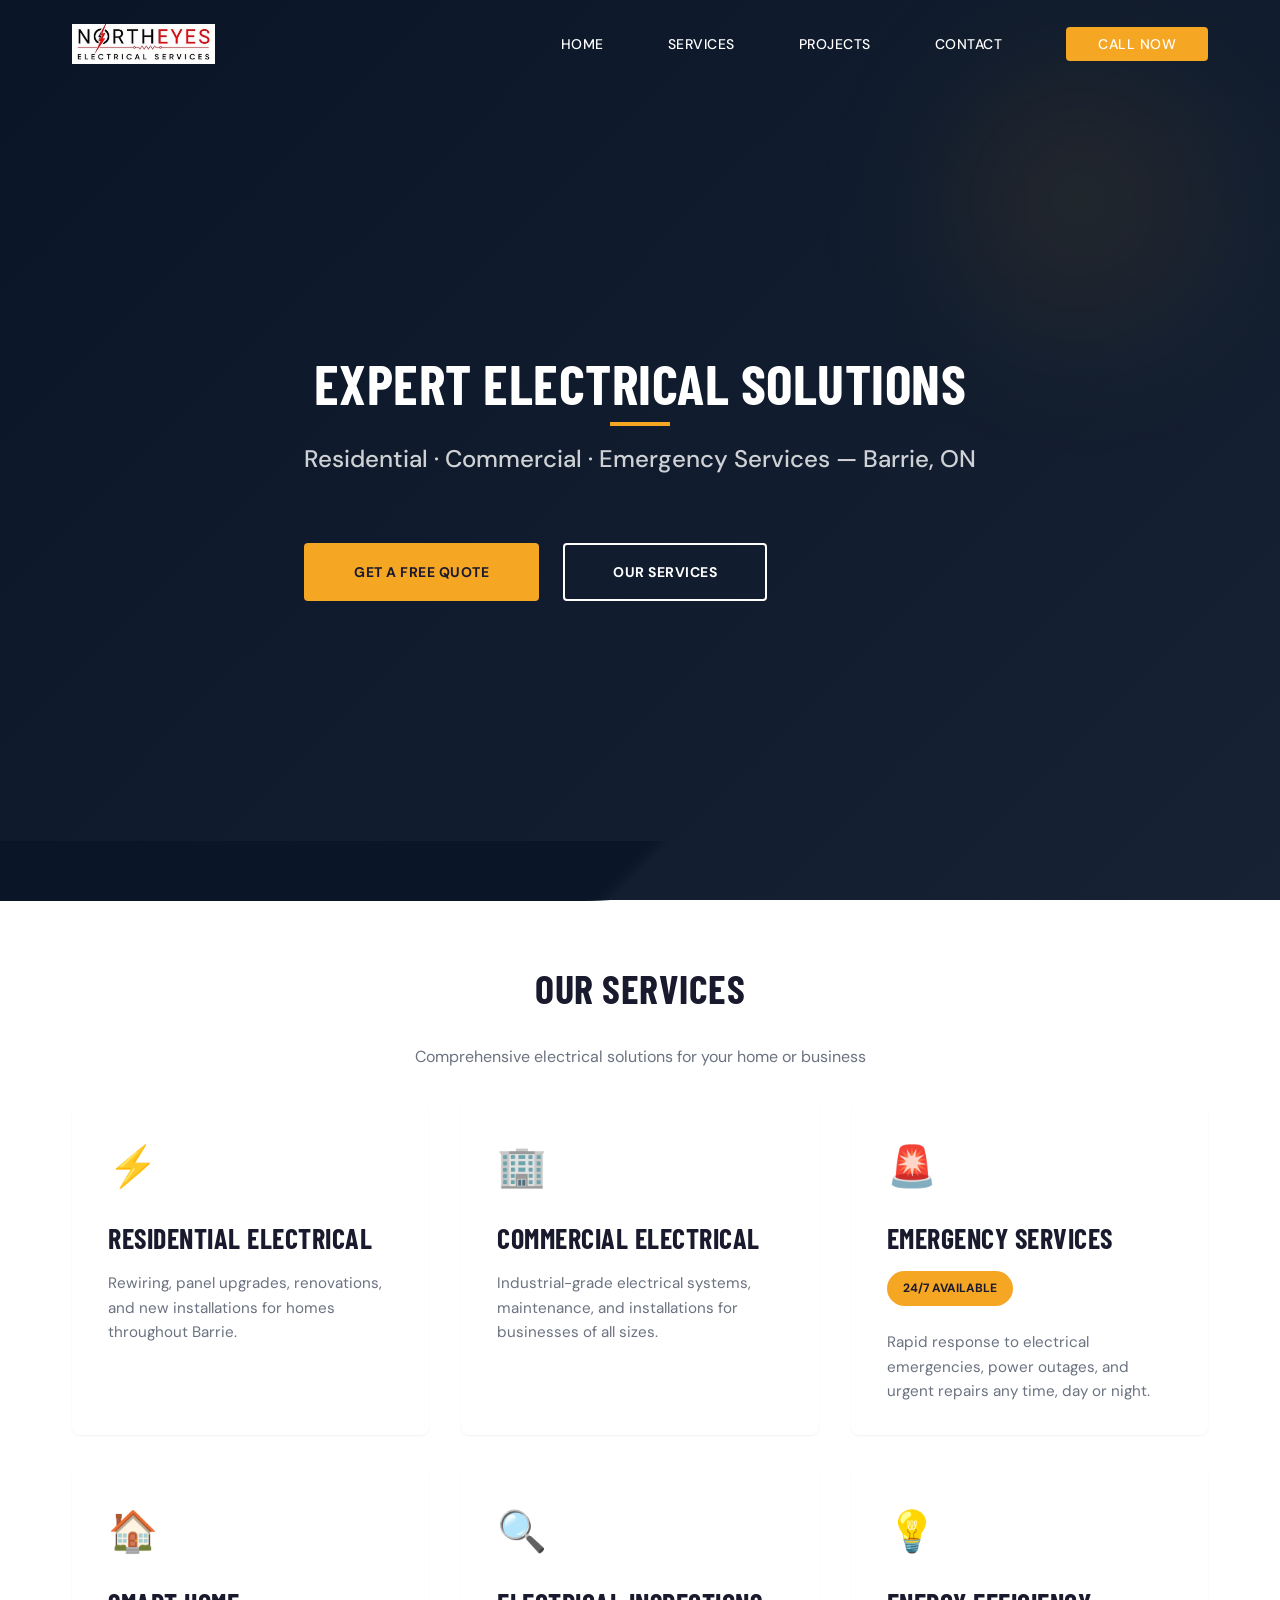
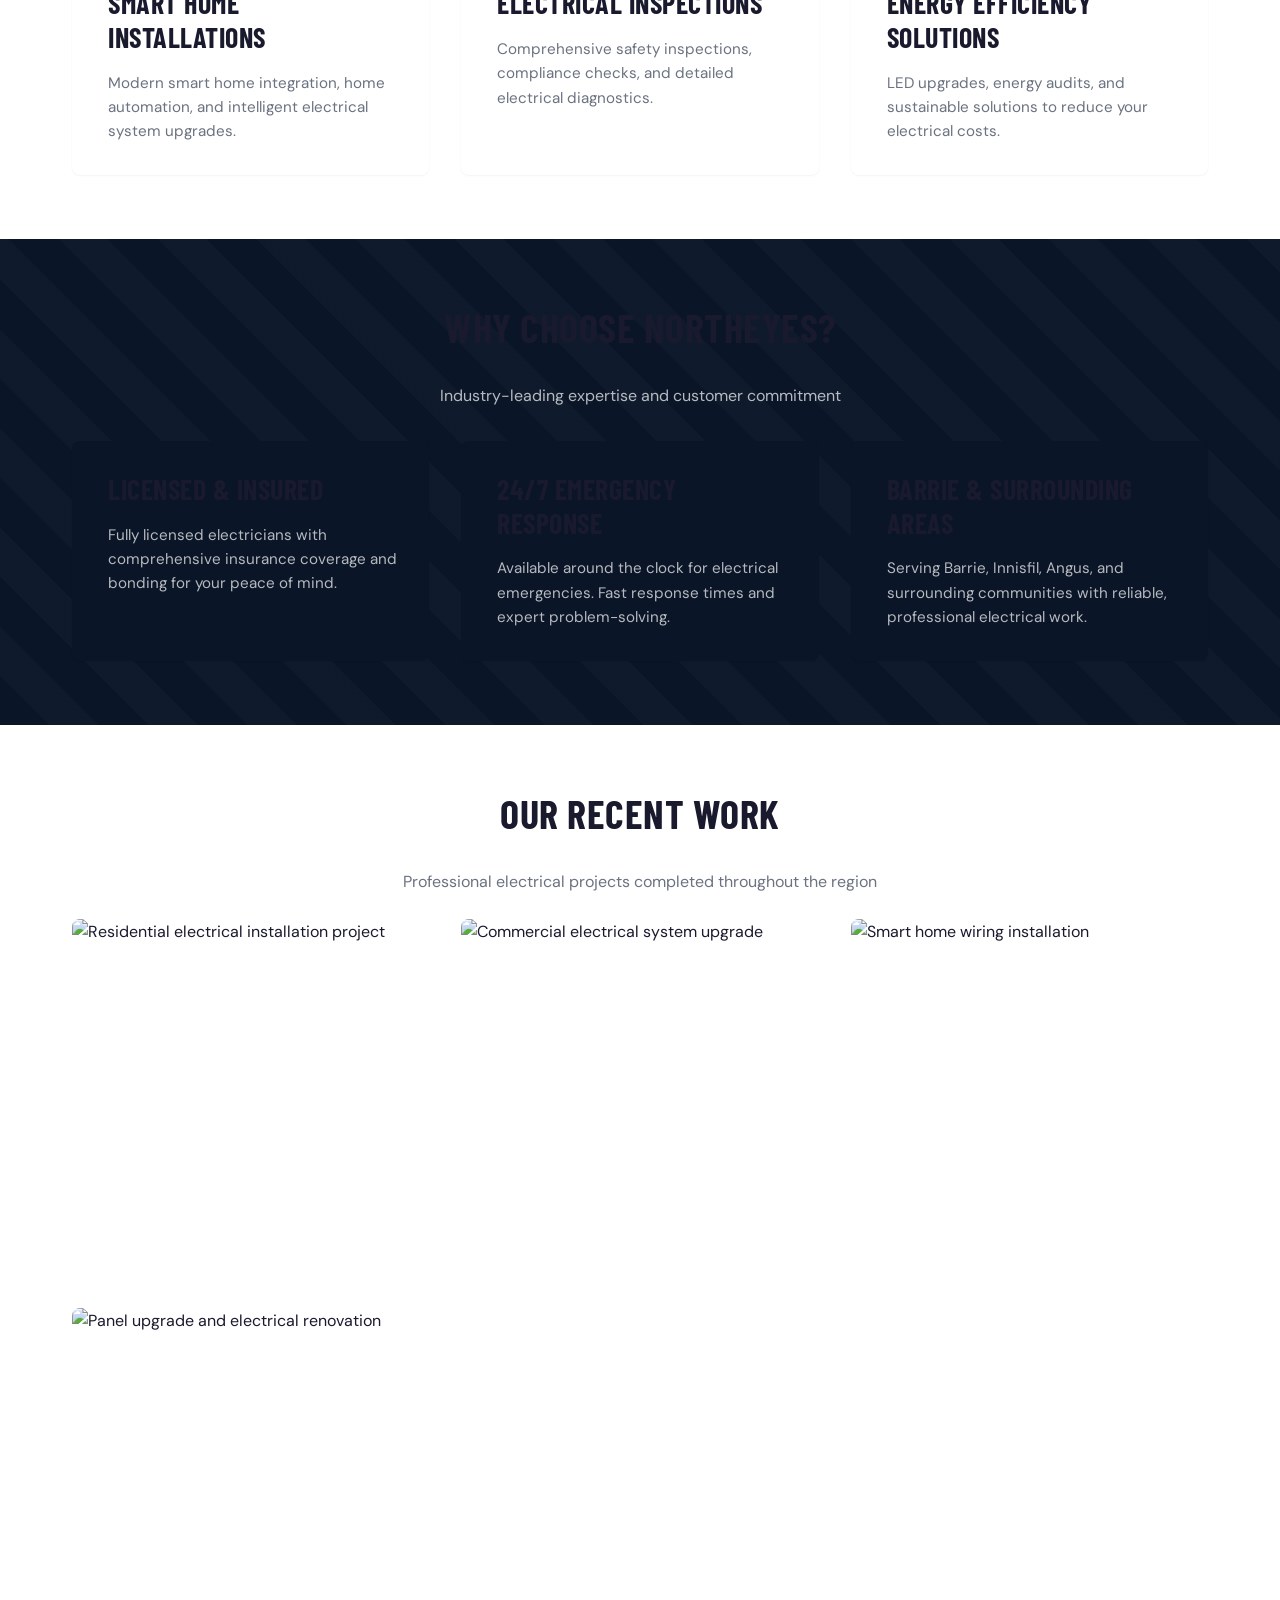
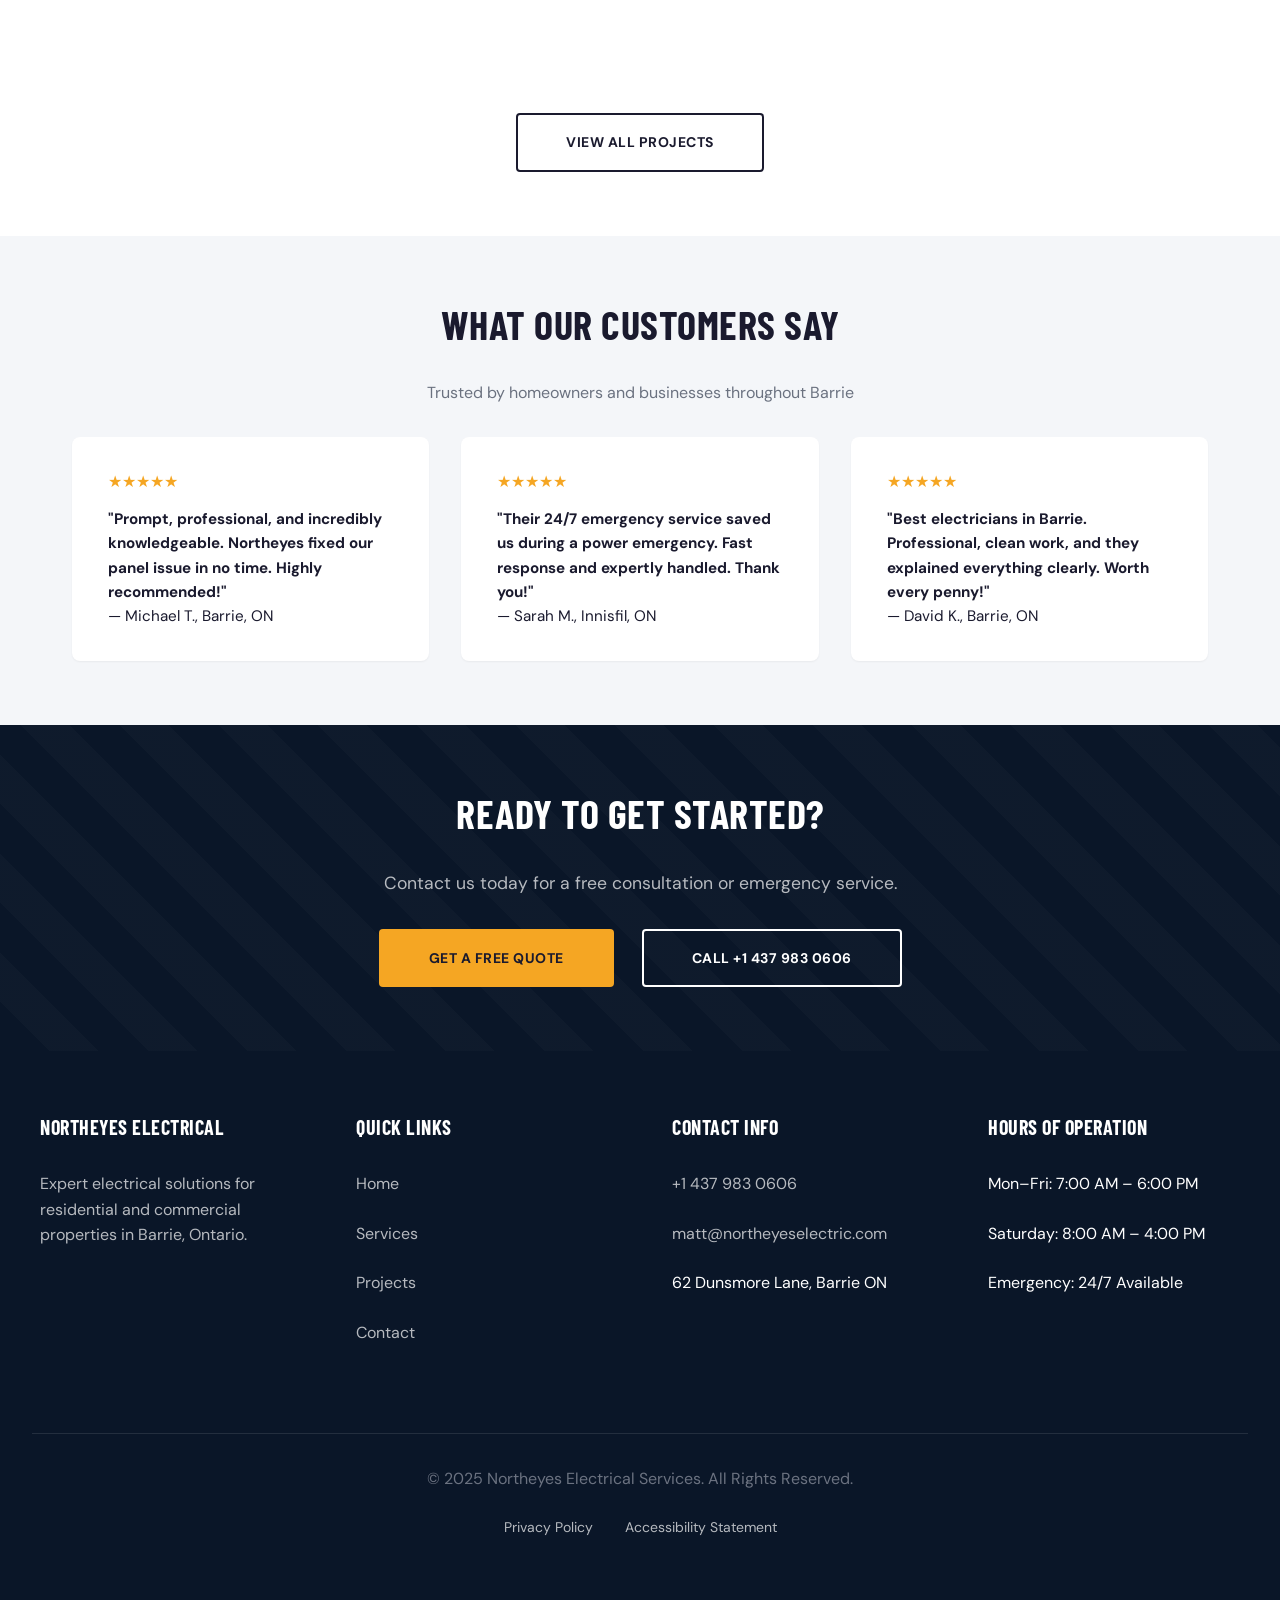
==== index.html @ c3a29871 "first commit" ====
<!DOCTYPE html>
<html lang="en">
<head>
  <meta charset="UTF-8">
  <meta name="viewport" content="width=device-width, initial-scale=1.0">
  <meta name="robots" content="index, follow">
  <meta name="description" content="Northeyes Electrical Services — Licensed electricians in Barrie, ON. Residential, commercial & emergency electrical services. Call +1 437 983 0606.">
  <meta name="keywords" content="electrician Barrie, electrical services Barrie ON, residential electrician, commercial electrician, emergency electrician Ontario">
  <meta property="og:title" content="Northeyes Electrical Services — Expert Electrical Solutions in Barrie, ON">
  <meta property="og:description" content="Professional electrical services in Barrie, Ontario. Residential, commercial, and emergency services available 24/7.">
  <meta property="og:type" content="website">
  <meta property="og:url" content="https://northeyeselectric.com">

  <title>Home | Northeyes Electrical Services</title>
  
  <!-- Google Fonts -->
  <link rel="preconnect" href="https://fonts.googleapis.com">
  <link rel="preconnect" href="https://fonts.gstatic.com" crossorigin>
  <link href="https://fonts.googleapis.com/css2?family=Barlow+Condensed:wght@700&family=DM+Sans:wght@400;500&display=swap" rel="stylesheet">

  <!-- Stylesheet -->
  <link rel="stylesheet" href="css/style.css">
</head>
<body>

<!-- ===============================================
     HEADER & NAVIGATION
     =============================================== -->

<header>
  <div class="nav-container">
    <div class="logo">
      <img src="images/logo.png" alt="Northeyes Electrical Services Logo">
    </div>

    <nav class="nav-menu">
      <li><a href="index.html">Home</a></li>
      <li><a href="services.html">Services</a></li>
      <li><a href="projects.html">Projects</a></li>
      <li><a href="contact.html">Contact</a></li>
      <li><a href="tel:+14379830606" class="nav-call-btn">Call Now</a></li>
    </nav>

    <div class="hamburger">
      <span></span>
      <span></span>
      <span></span>
    </div>
  </div>

  <div class="mobile-menu">
    <a href="index.html">Home</a>
    <a href="services.html">Services</a>
    <a href="projects.html">Projects</a>
    <a href="contact.html">Contact</a>
    <a href="tel:+14379830606" class="btn btn--primary">Call Now</a>
  </div>
</header>

<!-- ===============================================
     HERO SECTION
     =============================================== -->

<section class="hero">
  <div class="hero-content">
    <h1>Expert Electrical Solutions</h1>
    <p class="subtitle">Residential · Commercial · Emergency Services — Barrie, ON</p>
    <div class="btn-group">
      <a href="contact.html" class="btn btn--primary">Get a Free Quote</a>
      <a href="services.html" class="btn btn--secondary">Our Services</a>
    </div>
  </div>
</section>

<!-- ===============================================
     SERVICES OVERVIEW
     =============================================== -->

<section class="section">
  <div class="container">
    <div class="text-center scroll-animate">
      <h2>Our Services</h2>
      <p>Comprehensive electrical solutions for your home or business</p>
    </div>

    <div class="grid grid--3-col">
      <div class="card scroll-animate">
        <div class="card-icon">⚡</div>
        <h3>Residential Electrical</h3>
        <p>Rewiring, panel upgrades, renovations, and new installations for homes throughout Barrie.</p>
      </div>

      <div class="card scroll-animate">
        <div class="card-icon">🏢</div>
        <h3>Commercial Electrical</h3>
        <p>Industrial-grade electrical systems, maintenance, and installations for businesses of all sizes.</p>
      </div>

      <div class="card scroll-animate">
        <div class="card-icon">🚨</div>
        <h3>Emergency Services</h3>
        <div class="badge">24/7 Available</div>
        <p>Rapid response to electrical emergencies, power outages, and urgent repairs any time, day or night.</p>
      </div>

      <div class="card scroll-animate">
        <div class="card-icon">🏠</div>
        <h3>Smart Home Installations</h3>
        <p>Modern smart home integration, home automation, and intelligent electrical system upgrades.</p>
      </div>

      <div class="card scroll-animate">
        <div class="card-icon">🔍</div>
        <h3>Electrical Inspections</h3>
        <p>Comprehensive safety inspections, compliance checks, and detailed electrical diagnostics.</p>
      </div>

      <div class="card scroll-animate">
        <div class="card-icon">💡</div>
        <h3>Energy Efficiency Solutions</h3>
        <p>LED upgrades, energy audits, and sustainable solutions to reduce your electrical costs.</p>
      </div>
    </div>
  </div>
</section>

<!-- ===============================================
     WHY CHOOSE US
     =============================================== -->

<section class="section section--dark">
  <div class="container">
    <div class="text-center text-white mb-lg scroll-animate">
      <h2>Why Choose Northeyes?</h2>
      <p>Industry-leading expertise and customer commitment</p>
    </div>

    <div class="grid grid--3-col">
      <div class="card card--dark scroll-animate">
        <h3>Licensed & Insured</h3>
        <p>Fully licensed electricians with comprehensive insurance coverage and bonding for your peace of mind.</p>
      </div>

      <div class="card card--dark scroll-animate">
        <h3>24/7 Emergency Response</h3>
        <p>Available around the clock for electrical emergencies. Fast response times and expert problem-solving.</p>
      </div>

      <div class="card card--dark scroll-animate">
        <h3>Barrie & Surrounding Areas</h3>
        <p>Serving Barrie, Innisfil, Angus, and surrounding communities with reliable, professional electrical work.</p>
      </div>
    </div>
  </div>
</section>

<!-- ===============================================
     PROJECT TEASER
     =============================================== -->

<section class="section">
  <div class="container">
    <div class="text-center scroll-animate">
      <h2>Our Recent Work</h2>
      <p>Professional electrical projects completed throughout the region</p>
    </div>

    <div class="gallery">
      <div class="gallery-item scroll-animate">
        <img src="images/project1.jpg" alt="Residential electrical installation project">
        <div class="gallery-overlay">
          <span class="gallery-overlay-icon">🔍</span>
        </div>
      </div>
      <div class="gallery-item scroll-animate">
        <img src="images/project2.jpg" alt="Commercial electrical system upgrade">
        <div class="gallery-overlay">
          <span class="gallery-overlay-icon">🔍</span>
        </div>
      </div>
      <div class="gallery-item scroll-animate">
        <img src="images/project3.jpg" alt="Smart home wiring installation">
        <div class="gallery-overlay">
          <span class="gallery-overlay-icon">🔍</span>
        </div>
      </div>
      <div class="gallery-item scroll-animate">
        <img src="images/project4.jpg" alt="Panel upgrade and electrical renovation">
        <div class="gallery-overlay">
          <span class="gallery-overlay-icon">🔍</span>
        </div>
      </div>
    </div>

    <div class="text-center mt-xl scroll-animate">
      <a href="projects.html" class="btn btn--outline-dark">View All Projects</a>
    </div>
  </div>
</section>

<!-- ===============================================
     TESTIMONIALS
     =============================================== -->

<section class="section section--light">
  <div class="container">
    <div class="text-center scroll-animate">
      <h2>What Our Customers Say</h2>
      <p>Trusted by homeowners and businesses throughout Barrie</p>
    </div>

    <div class="grid grid--3-col">
      <div class="card scroll-animate">
        <div style="color: var(--accent-amber); margin-bottom: 12px;">★★★★★</div>
        <p><strong>"Prompt, professional, and incredibly knowledgeable. Northeyes fixed our panel issue in no time. Highly recommended!"</strong></p>
        <p style="margin-bottom: 0; color: var(--text-dark);">— Michael T., Barrie, ON</p>
      </div>

      <div class="card scroll-animate">
        <div style="color: var(--accent-amber); margin-bottom: 12px;">★★★★★</div>
        <p><strong>"Their 24/7 emergency service saved us during a power emergency. Fast response and expertly handled. Thank you!"</strong></p>
        <p style="margin-bottom: 0; color: var(--text-dark);">— Sarah M., Innisfil, ON</p>
      </div>

      <div class="card scroll-animate">
        <div style="color: var(--accent-amber); margin-bottom: 12px;">★★★★★</div>
        <p><strong>"Best electricians in Barrie. Professional, clean work, and they explained everything clearly. Worth every penny!"</strong></p>
        <p style="margin-bottom: 0; color: var(--text-dark);">— David K., Barrie, ON</p>
      </div>
    </div>
  </div>
</section>

<!-- ===============================================
     CTA SECTION
     =============================================== -->

<section class="section section--dark">
  <div class="container text-center">
    <h2 class="text-white scroll-animate">Ready to Get Started?</h2>
    <p class="text-white mb-lg scroll-animate" style="font-size: 1.1rem;">Contact us today for a free consultation or emergency service.</p>
    <div class="scroll-animate">
      <a href="contact.html" class="btn btn--primary">Get a Free Quote</a>
      <a href="tel:+14379830606" class="btn btn--secondary" style="margin-left: var(--spacing-md);">Call +1 437 983 0606</a>
    </div>
  </div>
</section>

<!-- ===============================================
     FOOTER
     =============================================== -->

<footer>
  <div class="footer-content">
    <div class="footer-section">
      <h4>Northeyes Electrical</h4>
      <p class="footer-tagline">Expert electrical solutions for residential and commercial properties in Barrie, Ontario.</p>
    </div>

    <div class="footer-section">
      <h4>Quick Links</h4>
      <ul>
        <li><a href="index.html">Home</a></li>
        <li><a href="services.html">Services</a></li>
        <li><a href="projects.html">Projects</a></li>
        <li><a href="contact.html">Contact</a></li>
      </ul>
    </div>

    <div class="footer-section">
      <h4>Contact Info</h4>
      <ul>
        <li><a href="tel:+14379830606">+1 437 983 0606</a></li>
        <li><a href="mailto:matt@northeyeselectric.com">matt@northeyeselectric.com</a></li>
        <li>62 Dunsmore Lane, Barrie ON</li>
      </ul>
    </div>

    <div class="footer-section">
      <h4>Hours of Operation</h4>
      <ul>
        <li>Mon–Fri: 7:00 AM – 6:00 PM</li>
        <li>Saturday: 8:00 AM – 4:00 PM</li>
        <li>Emergency: 24/7 Available</li>
      </ul>
    </div>
  </div>

  <div class="footer-bottom">
    <p>&copy; 2025 Northeyes Electrical Services. All Rights Reserved.</p>
    <div class="footer-links">
      <a href="#">Privacy Policy</a>
      <a href="#">Accessibility Statement</a>
    </div>
  </div>
</footer>

<!-- ===============================================
     SCRIPTS
     =============================================== -->

<script src="js/main.js"></script>

</body>
</html>
---- css/style.css ----
/* ===============================================
   NORTHEYES ELECTRICAL SERVICES - MAIN STYLESHEET
   =============================================== */

/* CSS CUSTOM PROPERTIES (Variables) */
:root {
    /* Colors */
    --primary-dark: #0A1628;
    --accent-amber: #F5A623;
    --light-bg: #F4F6F9;
    --text-dark: #1A1A2E;
    --text-muted: #6B7280;
    --white: #FFFFFF;
    --border-light: #E5E7EB;

    /* Typography */
    --font-heading: "Barlow Condensed", sans-serif;
    --font-body: "DM Sans", sans-serif;
    --font-weight-regular: 400;
    --font-weight-medium: 500;
    --font-weight-bold: 700;

    /* Spacing */
    --spacing-xs: 0.5rem;
    --spacing-sm: 1rem;
    --spacing-md: 1.5rem;
    --spacing-lg: 2rem;
    --spacing-xl: 3rem;
    --spacing-2xl: 4rem;

    /* Transitions */
    --transition-base: all 0.3s ease;
    --transition-smooth: all 0.5s cubic-bezier(0.25, 0.46, 0.45, 0.94);

    /* Shadows */
    --shadow-sm: 0 1px 2px rgba(0, 0, 0, 0.05);
    --shadow-md: 0 4px 6px rgba(0, 0, 0, 0.1);
    --shadow-lg: 0 10px 25px rgba(0, 0, 0, 0.15);
    --shadow-xl: 0 20px 40px rgba(0, 0, 0, 0.2);
}

/* ===============================================
   GLOBAL STYLES
   =============================================== */

* {
    margin: 0;
    padding: 0;
    box-sizing: border-box;
}

html {
    scroll-behavior: smooth;
}

body {
    font-family: var(--font-body);
    font-size: 16px;
    line-height: 1.6;
    color: var(--text-dark);
    background-color: var(--white);
    overflow-x: hidden;
}

img {
    max-width: 100%;
    height: auto;
    display: block;
}

a {
    color: var(--accent-amber);
    text-decoration: none;
    transition: var(--transition-base);
}

a:hover {
    opacity: 0.8;
}

button {
    cursor: pointer;
    font-family: var(--font-body);
    border: none;
    transition: var(--transition-base);
}

/* ===============================================
   TYPOGRAPHY
   =============================================== */

h1,
h2,
h3,
h4,
h5,
h6 {
    font-family: var(--font-heading);
    font-weight: var(--font-weight-bold);
    text-transform: uppercase;
    letter-spacing: 0.5px;
    line-height: 1.2;
    color: var(--text-dark);
}

h1 {
    font-size: clamp(2rem, 5vw, 3.5rem);
    margin-bottom: var(--spacing-md);
}

h2 {
    font-size: clamp(1.75rem, 4vw, 2.5rem);
    margin-bottom: var(--spacing-lg);
}

h3 {
    font-size: clamp(1.25rem, 3vw, 1.75rem);
    margin-bottom: var(--spacing-md);
}

h4 {
    font-size: 1.25rem;
    margin-bottom: var(--spacing-sm);
}

p {
    margin-bottom: var(--spacing-md);
    color: var(--text-muted);
    font-size: 1rem;
}

strong {
    color: var(--text-dark);
    font-weight: var(--font-weight-bold);
}

/* ===============================================
   CONTAINERS & LAYOUT
   =============================================== */

.container {
    max-width: 1200px;
    margin: 0 auto;
    padding: 0 var(--spacing-lg);
}

.section {
    padding: var(--spacing-2xl) 0;
}

.section--dark {
    background-color: var(--primary-dark);
    color: var(--white);
    background-image:
        repeating-linear-gradient(45deg,
            transparent,
            transparent 35px,
            rgba(255, 255, 255, 0.02) 35px,
            rgba(255, 255, 255, 0.02) 70px);
}

.section--dark p,
.section--dark .text-muted {
    color: rgba(255, 255, 255, 0.7);
}

.section--light {
    background-color: var(--light-bg);
}

/* Diagonal dividers */
.section--dark::after {
    content: "";
    position: absolute;
    bottom: -1px;
    left: 0;
    right: 0;
    height: 60px;
    background: linear-gradient(135deg, var(--primary-dark) 0%, var(--primary-dark) 48%, transparent 50%);
    pointer-events: none;
    z-index: -1;
}

/* ===============================================
   BUTTONS & CTAs
   =============================================== */

.btn {
    display: inline-block;
    padding: var(--spacing-sm) var(--spacing-xl);
    border-radius: 4px;
    font-weight: var(--font-weight-bold);
    text-transform: uppercase;
    letter-spacing: 0.5px;
    font-size: 0.875rem;
    transition: var(--transition-base);
    text-decoration: none;
    border: 2px solid transparent;
    cursor: pointer;
    white-space: nowrap;
}

.btn--primary {
    background-color: var(--accent-amber);
    color: var(--text-dark);
}

.btn--primary:hover {
    transform: translateY(-2px);
    box-shadow: 0 8px 20px rgba(245, 166, 35, 0.3);
}

.btn--secondary {
    background-color: transparent;
    color: var(--white);
    border: 2px solid var(--white);
}

.btn--secondary:hover {
    background-color: var(--white);
    color: var(--primary-dark);
}

.btn--outline-dark {
    background-color: transparent;
    color: var(--text-dark);
    border: 2px solid var(--text-dark);
}

.btn--outline-dark:hover {
    background-color: var(--text-dark);
    color: var(--white);
}

.btn-group {
    display: flex;
    gap: var(--spacing-md);
    flex-wrap: wrap;
    margin-top: var(--spacing-lg);
}

/* ===============================================
   HEADER & NAVIGATION
   =============================================== */

header {
    position: fixed;
    top: 0;
    left: 0;
    right: 0;
    z-index: 1000;
    background-color: transparent;
    transition: var(--transition-smooth);
    padding: var(--spacing-md) 0;
}

header.scrolled {
    background-color: rgba(10, 22, 40, 0.95);
    box-shadow: var(--shadow-md);
    padding: var(--spacing-sm) 0;
}

.nav-container {
    display: flex;
    justify-content: space-between;
    align-items: center;
    padding: 0 var(--spacing-lg);
    max-width: 1200px;
    margin: 0 auto;
}

.logo {
    display: flex;
    align-items: center;
    gap: var(--spacing-sm);
    font-family: var(--font-heading);
    font-weight: var(--font-weight-bold);
    color: var(--white);
    font-size: 1.25rem;
    text-transform: uppercase;
}

.logo img {
    height: 40px;
    width: auto;
}

.nav-menu {
    display: flex;
    list-style: none;
    gap: var(--spacing-2xl);
    align-items: center;
}

.nav-menu a {
    color: var(--white);
    font-weight: var(--font-weight-medium);
    text-transform: uppercase;
    font-size: 0.875rem;
    letter-spacing: 0.5px;
    position: relative;
    padding-bottom: var(--spacing-xs);
}

.nav-menu a::after {
    content: "";
    position: absolute;
    bottom: 0;
    left: 0;
    width: 0;
    height: 2px;
    background-color: var(--accent-amber);
    transition: width 0.3s ease;
}

.nav-menu a:hover::after {
    width: 100%;
}

.nav-call-btn {
    background-color: var(--accent-amber);
    color: var(--text-dark);
    padding: var(--spacing-xs) var(--spacing-lg);
    border-radius: 4px;
    font-weight: var(--font-weight-bold);
    font-size: 0.875rem;
    text-transform: uppercase;
    white-space: nowrap;
}

.hamburger {
    display: none;
    flex-direction: column;
    cursor: pointer;
    gap: 5px;
}

.hamburger span {
    width: 25px;
    height: 3px;
    background-color: var(--white);
    transition: var(--transition-base);
}

.hamburger.active span:nth-child(1) {
    transform: rotate(45deg) translate(8px, 8px);
}

.hamburger.active span:nth-child(2) {
    opacity: 0;
}

.hamburger.active span:nth-child(3) {
    transform: rotate(-45deg) translate(7px, -7px);
}

/* ===============================================
   MOBILE MENU (Hamburger)
   =============================================== */

.mobile-menu {
    display: none;
    position: fixed;
    top: 80px;
    left: 0;
    right: 0;
    background-color: rgba(10, 22, 40, 0.98);
    flex-direction: column;
    gap: var(--spacing-lg);
    padding: var(--spacing-xl);
    z-index: 999;
    animation: slideDown 0.3s ease;
}

.mobile-menu.active {
    display: flex;
}

@keyframes slideDown {
    from {
        transform: translateY(-100%);
        opacity: 0;
    }

    to {
        transform: translateY(0);
        opacity: 1;
    }
}

.mobile-menu a {
    color: var(--white);
    font-weight: var(--font-weight-medium);
    text-transform: uppercase;
    font-size: 1rem;
    letter-spacing: 0.5px;
}

/* ===============================================
   HERO SECTION
   =============================================== */

.hero {
    background: linear-gradient(135deg, var(--primary-dark) 0%, rgba(10, 22, 40, 0.95) 100%);
    background-image:
        linear-gradient(135deg, var(--primary-dark) 0%, rgba(10, 22, 40, 0.95) 100%),
        repeating-linear-gradient(45deg,
            transparent,
            transparent 35px,
            rgba(255, 255, 255, 0.02) 35px,
            rgba(255, 255, 255, 0.02) 70px);
    color: var(--white);
    padding: 150px var(--spacing-lg) 100px;
    text-align: center;
    min-height: 100vh;
    display: flex;
    flex-direction: column;
    justify-content: center;
    align-items: center;
    position: relative;
    overflow: hidden;
}

.hero::before {
    content: "";
    position: absolute;
    top: 0;
    right: 0;
    width: 400px;
    height: 400px;
    background: radial-gradient(circle, rgba(245, 166, 35, 0.1) 0%, transparent 70%);
    filter: blur(60px);
    z-index: 0;
}

.hero-content {
    position: relative;
    z-index: 1;
    max-width: 900px;
    animation: fadeInUp 1s ease;
}

@keyframes fadeInUp {
    from {
        opacity: 0;
        transform: translateY(30px);
    }

    to {
        opacity: 1;
        transform: translateY(0);
    }
}

.hero h1 {
    color: var(--white);
    margin-bottom: var(--spacing-md);
    position: relative;
    display: inline-block;
}

.hero h1::after {
    content: "";
    position: absolute;
    bottom: -10px;
    left: 50%;
    transform: translateX(-50%);
    width: 60px;
    height: 4px;
    background: var(--accent-amber);
    animation: expandWidth 1s ease 0.3s both;
}

@keyframes expandWidth {
    from {
        width: 0;
    }

    to {
        width: 60px;
    }
}

.hero .subtitle {
    font-size: clamp(1rem, 2.5vw, 1.5rem);
    color: rgba(255, 255, 255, 0.8);
    margin-bottom: var(--spacing-2xl);
    font-weight: var(--font-weight-medium);
}

/* ===============================================
   CARDS & GRIDS
   =============================================== */

.grid {
    display: grid;
    gap: var(--spacing-lg);
    margin-top: var(--spacing-lg);
}

.grid--2-col {
    grid-template-columns: repeat(auto-fit, minmax(300px, 1fr));
}

.grid--3-col {
    grid-template-columns: repeat(auto-fit, minmax(300px, 1fr));
}

.grid--4-col {
    grid-template-columns: repeat(auto-fit, minmax(250px, 1fr));
}

.grid--6-col {
    grid-template-columns: repeat(auto-fit, minmax(200px, 1fr));
}

/* Responsive grids */
@media (max-width: 768px) {
    .grid--6-col {
        grid-template-columns: repeat(2, 1fr);
    }

    .grid--4-col {
        grid-template-columns: repeat(2, 1fr);
    }

    .grid--3-col {
        grid-template-columns: 1fr;
    }
}

@media (max-width: 480px) {

    .grid--6-col,
    .grid--4-col,
    .grid--3-col {
        grid-template-columns: 1fr;
    }
}

.card {
    background: var(--white);
    padding: var(--spacing-lg);
    border-radius: 8px;
    box-shadow: var(--shadow-sm);
    transition: var(--transition-smooth);
    position: relative;
    border-left: 4px solid transparent;
}

.card:hover {
    transform: translateY(-8px);
    box-shadow: var(--shadow-lg);
    border-left-color: var(--accent-amber);
}

.card--dark {
    background-color: rgba(10, 22, 40, 0.95);
    color: var(--white);
    border-left: 4px solid transparent;
}

.card--dark:hover {
    border-left-color: var(--accent-amber);
}

.card-icon {
    font-size: 2.5rem;
    margin-bottom: var(--spacing-md);
}

.card h3 {
    margin-bottom: var(--spacing-sm);
}

.card p {
    font-size: 0.95rem;
    margin-bottom: 0;
}

.badge {
    display: inline-block;
    background-color: var(--accent-amber);
    color: var(--text-dark);
    padding: var(--spacing-xs) var(--spacing-sm);
    border-radius: 20px;
    font-size: 0.75rem;
    font-weight: var(--font-weight-bold);
    text-transform: uppercase;
    margin-bottom: var(--spacing-md);
}

/* ===============================================
   IMAGE SECTION (Two-column alternating)
   =============================================== */

.image-section {
    display: grid;
    grid-template-columns: 1fr 1fr;
    gap: var(--spacing-2xl);
    align-items: center;
    margin: var(--spacing-2xl) 0;
}

.image-section.reverse {
    direction: rtl;
}

.image-section.reverse>* {
    direction: ltr;
}

.image-section-img {
    width: 100%;
    height: 400px;
    object-fit: cover;
    border-radius: 8px;
    box-shadow: var(--shadow-lg);
}

.image-section-content h2 {
    margin-top: 0;
}

.image-section-content ul {
    list-style: none;
    margin: var(--spacing-lg) 0;
}

.image-section-content li {
    padding-left: var(--spacing-lg);
    margin-bottom: var(--spacing-md);
    position: relative;
    color: var(--text-muted);
}

.image-section-content li::before {
    content: "✓";
    position: absolute;
    left: 0;
    color: var(--accent-amber);
    font-weight: var(--font-weight-bold);
}

@media (max-width: 768px) {
    .image-section {
        grid-template-columns: 1fr;
        gap: var(--spacing-lg);
    }

    .image-section.reverse {
        direction: ltr;
    }

    .image-section-img {
        height: 300px;
    }
}

/* ===============================================
   GALLERY / MASONRY
   =============================================== */

.gallery {
    display: grid;
    grid-template-columns: repeat(3, 1fr);
    gap: var(--spacing-lg);
}

.gallery-item {
    position: relative;
    overflow: hidden;
    border-radius: 8px;
    cursor: pointer;
    aspect-ratio: 1;
}

.gallery-item img {
    width: 100%;
    height: 100%;
    object-fit: cover;
    transition: transform 0.5s ease;
}

.gallery-item:hover img {
    transform: scale(1.1);
}

.gallery-overlay {
    position: absolute;
    top: 0;
    left: 0;
    right: 0;
    bottom: 0;
    background: rgba(10, 22, 40, 0.7);
    display: flex;
    align-items: center;
    justify-content: center;
    opacity: 0;
    transition: opacity 0.3s ease;
}

.gallery-item:hover .gallery-overlay {
    opacity: 1;
}

.gallery-overlay-icon {
    font-size: 2rem;
    color: var(--accent-amber);
}

@media (max-width: 768px) {
    .gallery {
        grid-template-columns: repeat(2, 1fr);
    }
}

@media (max-width: 480px) {
    .gallery {
        grid-template-columns: 1fr;
    }
}

/* ===============================================
   LIGHTBOX
   =============================================== */

.lightbox {
    display: none;
    position: fixed;
    top: 0;
    left: 0;
    right: 0;
    bottom: 0;
    background: rgba(0, 0, 0, 0.95);
    z-index: 2000;
    justify-content: center;
    align-items: center;
    animation: fadeIn 0.3s ease;
}

.lightbox.active {
    display: flex;
}

@keyframes fadeIn {
    from {
        opacity: 0;
    }

    to {
        opacity: 1;
    }
}

.lightbox-content {
    position: relative;
    max-width: 90%;
    max-height: 90%;
}

.lightbox-image {
    width: 100%;
    height: auto;
    max-width: 100%;
    max-height: 85vh;
    object-fit: contain;
}

.lightbox-close {
    position: absolute;
    top: -40px;
    right: 0;
    background: none;
    border: none;
    color: var(--white);
    font-size: 2rem;
    cursor: pointer;
    transition: var(--transition-base);
}

.lightbox-close:hover {
    color: var(--accent-amber);
}

/* ===============================================
   FORMS
   =============================================== */

.form-group {
    margin-bottom: var(--spacing-lg);
}

label {
    display: block;
    margin-bottom: var(--spacing-xs);
    font-weight: var(--font-weight-medium);
    color: var(--text-dark);
}

input,
textarea,
select {
    width: 100%;
    padding: var(--spacing-sm);
    border: 1px solid var(--border-light);
    border-radius: 4px;
    font-family: var(--font-body);
    font-size: 1rem;
    transition: var(--transition-base);
}

input:focus,
textarea:focus,
select:focus {
    outline: none;
    border-color: var(--accent-amber);
    box-shadow: 0 0 0 3px rgba(245, 166, 35, 0.1);
}

textarea {
    resize: vertical;
    min-height: 150px;
}

input.error,
textarea.error,
select.error {
    border-color: #DC2626;
}

.form-error {
    color: #DC2626;
    font-size: 0.875rem;
    margin-top: var(--spacing-xs);
    display: none;
}

.form-error.show {
    display: block;
}

.form-success {
    background-color: #ECFDF5;
    border: 1px solid #6EE7B7;
    color: #065F46;
    padding: var(--spacing-lg);
    border-radius: 4px;
    display: none;
    margin-bottom: var(--spacing-lg);
}

.form-success.show {
    display: block;
}

/* ===============================================
   FOOTER
   =============================================== */

footer {
    background-color: var(--primary-dark);
    color: var(--white);
    padding: var(--spacing-2xl) var(--spacing-lg);
}

.footer-content {
    display: grid;
    grid-template-columns: repeat(auto-fit, minmax(250px, 1fr));
    gap: var(--spacing-2xl);
    max-width: 1200px;
    margin: 0 auto;
    margin-bottom: var(--spacing-2xl);
}

.footer-section h4 {
    color: var(--white);
    margin-bottom: var(--spacing-lg);
}

.footer-section ul {
    list-style: none;
}

.footer-section li {
    margin-bottom: var(--spacing-md);
}

.footer-section a {
    color: rgba(255, 255, 255, 0.7);
}

.footer-section a:hover {
    color: var(--accent-amber);
}

.footer-tagline {
    color: rgba(255, 255, 255, 0.7);
    margin-top: var(--spacing-sm);
}

.footer-bottom {
    border-top: 1px solid rgba(255, 255, 255, 0.1);
    padding-top: var(--spacing-lg);
    text-align: center;
    color: rgba(255, 255, 255, 0.5);
    font-size: 0.875rem;
}

.footer-links {
    display: flex;
    gap: var(--spacing-lg);
    justify-content: center;
    flex-wrap: wrap;
}

.footer-links a {
    color: rgba(255, 255, 255, 0.7);
}

@media (max-width: 768px) {
    .footer-content {
        grid-template-columns: 1fr;
    }
}

/* ===============================================
   UTILITIES & ANIMATIONS
   =============================================== */

.fade-in {
    animation: fadeIn 0.6s ease;
}

.fade-in-up {
    animation: fadeInUp 0.6s ease;
}

.text-center {
    text-align: center;
}

.text-white {
    color: var(--white);
}

.text-accent {
    color: var(--accent-amber);
}

.text-muted {
    color: var(--text-muted);
}

.mb-sm {
    margin-bottom: var(--spacing-sm);
}

.mb-md {
    margin-bottom: var(--spacing-md);
}

.mb-lg {
    margin-bottom: var(--spacing-lg);
}

.mt-lg {
    margin-top: var(--spacing-lg);
}

.mt-xl {
    margin-top: var(--spacing-xl);
}

/* Scroll animation trigger */
.scroll-animate {
    opacity: 0;
    transform: translateY(20px);
    transition: opacity 0.6s ease, transform 0.6s ease;
}

.scroll-animate.in-view {
    opacity: 1;
    transform: translateY(0);
}

/* ===============================================
   SECTION DIVIDERS
   =============================================== */

.divider {
    position: relative;
    height: 80px;
    overflow: hidden;
    background: var(--primary-dark);
    margin: 0;
    padding: 0;
}

.divider::before {
    content: "";
    position: absolute;
    top: -1px;
    left: 0;
    right: 0;
    height: 100%;
    background: linear-gradient(135deg, var(--primary-dark) 0%, var(--primary-dark) 48%, transparent 50%);
    clip-path: polygon(0 0, 100% 0, 100% 60%, 0 100%);
}

/* ===============================================
   RESPONSIVE DESIGN
   =============================================== */

@media (max-width: 768px) {
    .container {
        padding: 0 var(--spacing-md);
    }

    .section {
        padding: var(--spacing-xl) 0;
    }

    .nav-menu {
        display: none;
    }

    .hamburger {
        display: flex;
    }

    .hero {
        padding: 120px var(--spacing-lg) 80px;
        min-height: auto;
    }

    .btn-group {
        flex-direction: column;
    }

    .btn {
        width: 100%;
        text-align: center;
    }

    .hero .subtitle {
        font-size: 1rem;
    }
}

@media (max-width: 480px) {
    :root {
        --spacing-lg: 1.5rem;
        --spacing-xl: 2rem;
    }

    h1 {
        font-size: 1.75rem;
    }

    h2 {
        font-size: 1.5rem;
    }

    .nav-container {
        padding: 0 var(--spacing-md);
    }

    .logo {
        font-size: 1rem;
    }

    .logo img {
        height: 32px;
    }

    .hero {
        padding: 100px var(--spacing-md) 60px;
    }

    .image-section-img {
        height: 250px;
    }
}

/* ===============================================
   PRINT STYLES
   =============================================== */

@media print {

    header,
    footer,
    .btn-group,
    .lightbox {
        display: none;
    }
}
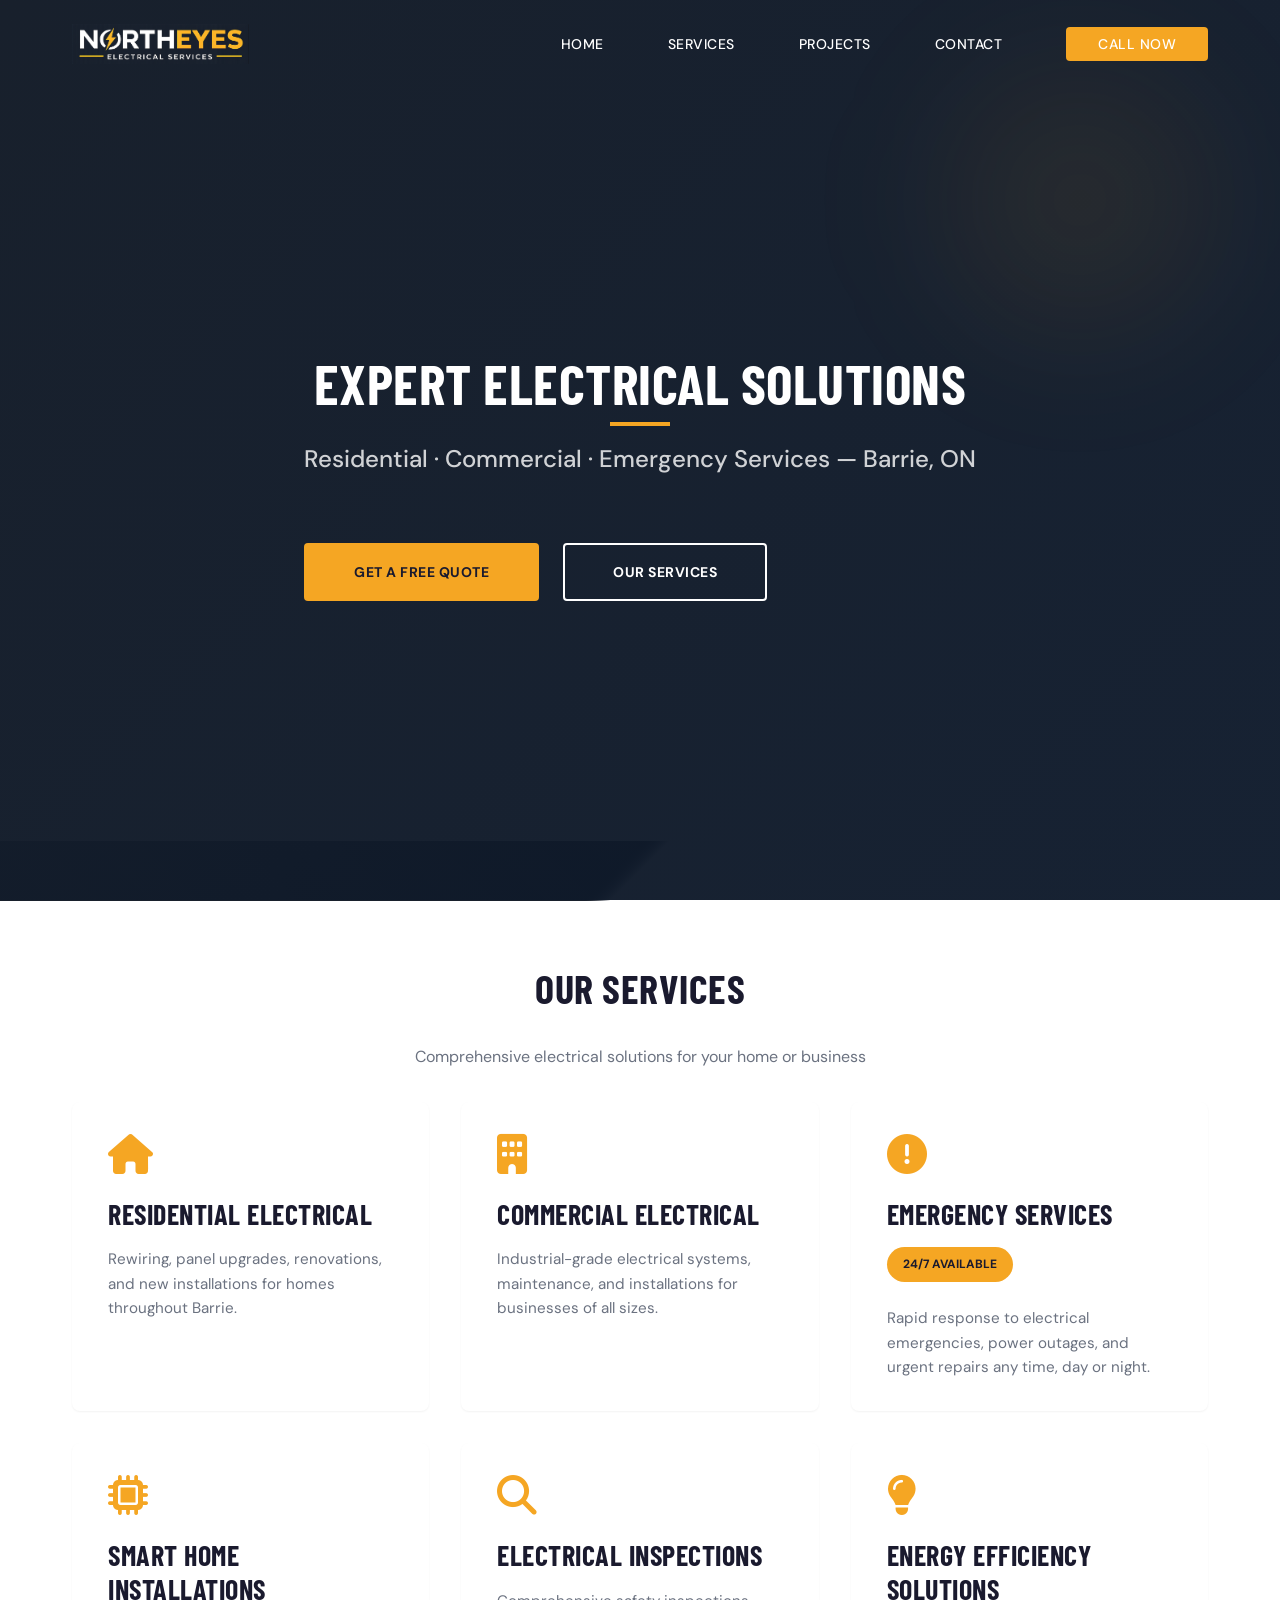
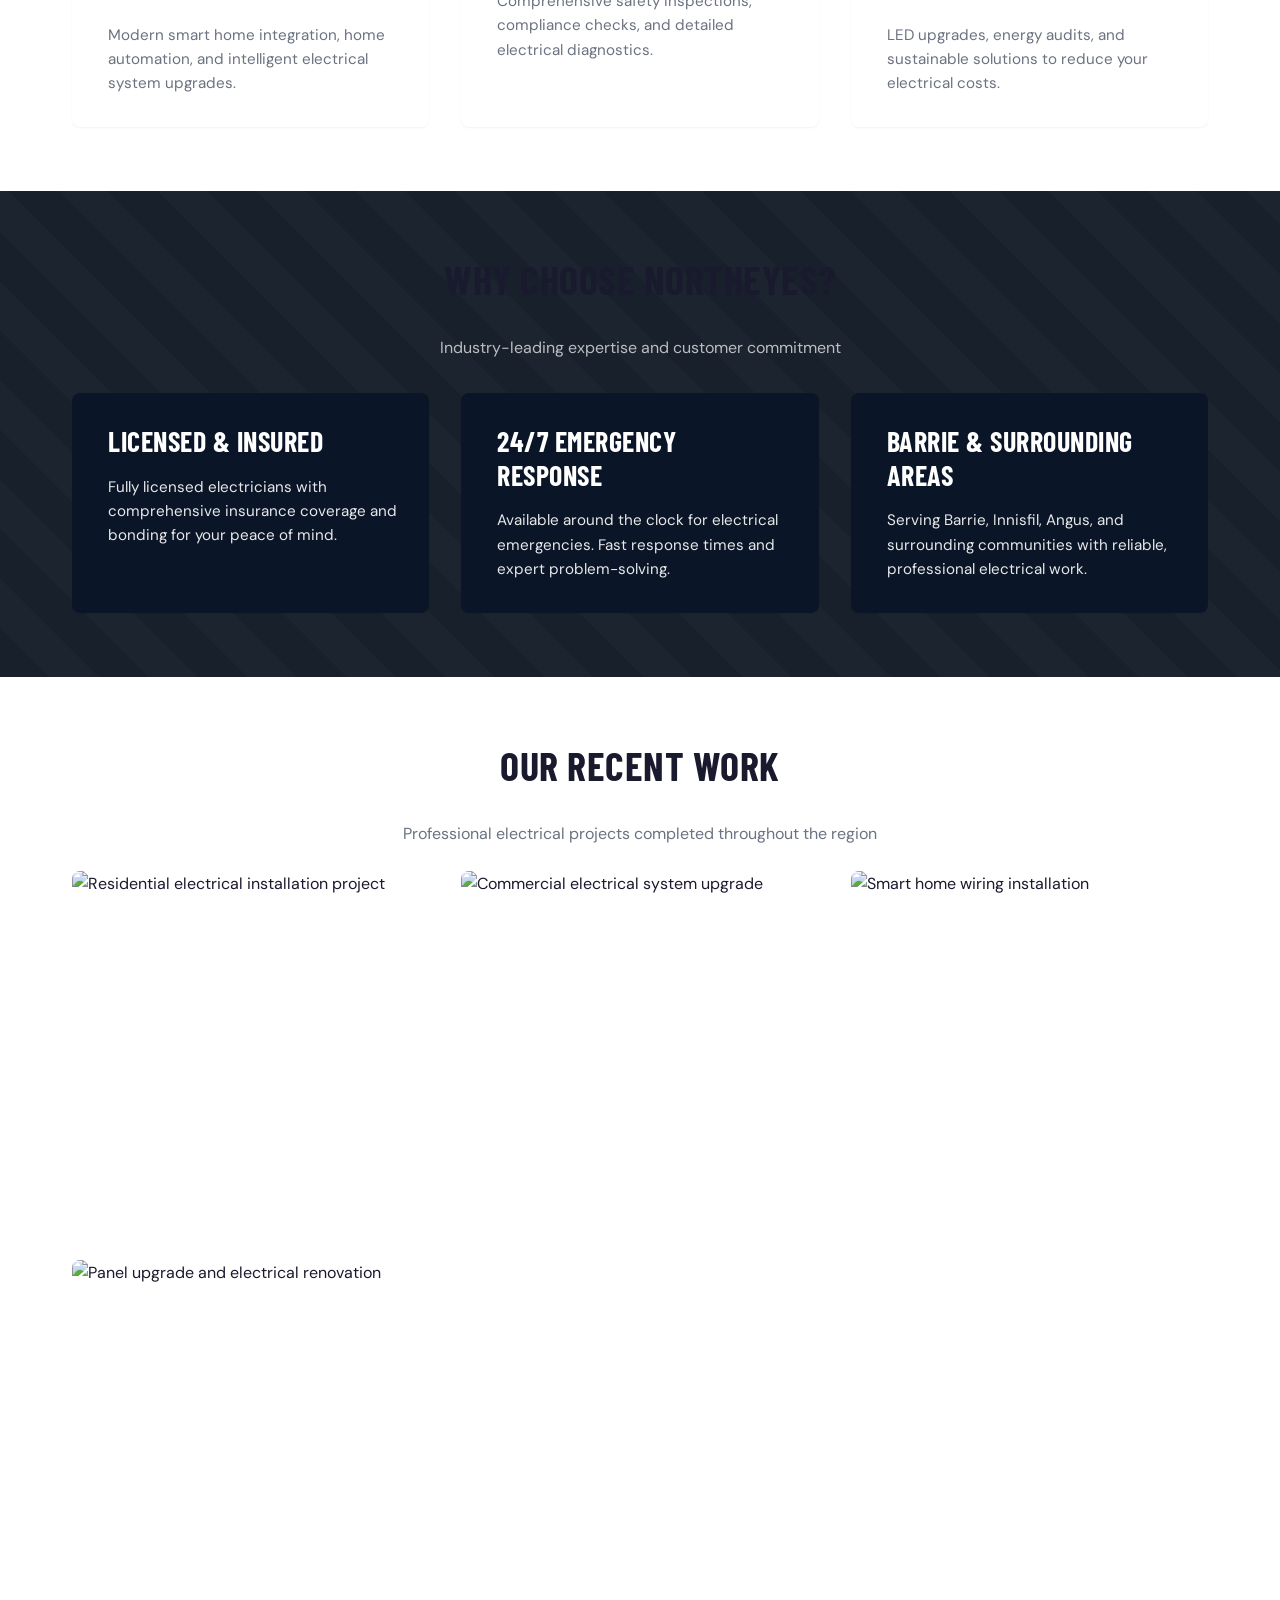
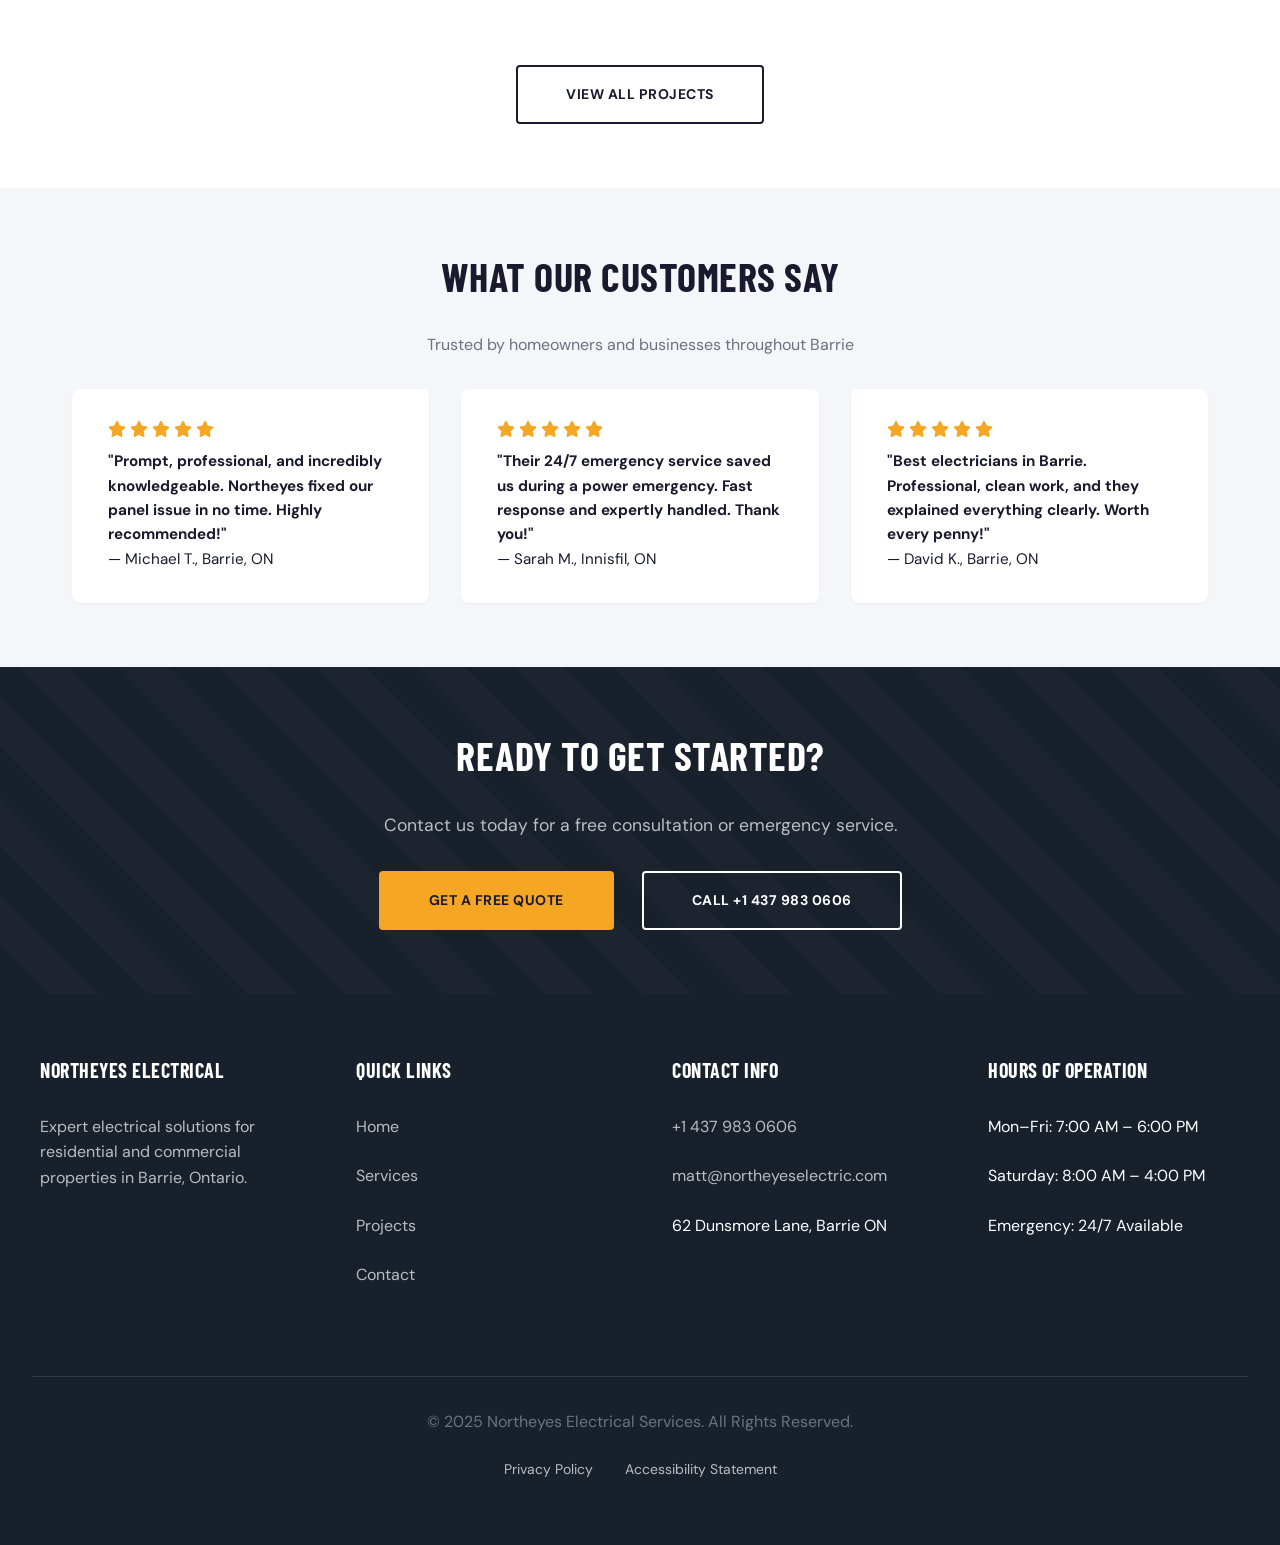
==== commit c32f3309: "Fix: Improve dark card text visibility - make h3 and p text white/light colored for better contrast " ====
--- a/index.html
+++ b/index.html
@@ -18,6 +18,9 @@
   <link rel="preconnect" href="https://fonts.gstatic.com" crossorigin>
   <link href="https://fonts.googleapis.com/css2?family=Barlow+Condensed:wght@700&family=DM+Sans:wght@400;500&display=swap" rel="stylesheet">
 
+  <!-- Font Awesome Icons -->
+  <link rel="stylesheet" href="https://cdnjs.cloudflare.com/ajax/libs/font-awesome/6.4.0/css/all.min.css">
+
   <!-- Stylesheet -->
   <link rel="stylesheet" href="css/style.css">
 </head>
@@ -85,38 +88,38 @@
 
     <div class="grid grid--3-col">
       <div class="card scroll-animate">
-        <div class="card-icon">⚡</div>
+        <div class="card-icon"><i class="fas fa-home"></i></div>
         <h3>Residential Electrical</h3>
         <p>Rewiring, panel upgrades, renovations, and new installations for homes throughout Barrie.</p>
       </div>
 
       <div class="card scroll-animate">
-        <div class="card-icon">🏢</div>
+        <div class="card-icon"><i class="fas fa-building"></i></div>
         <h3>Commercial Electrical</h3>
         <p>Industrial-grade electrical systems, maintenance, and installations for businesses of all sizes.</p>
       </div>
 
       <div class="card scroll-animate">
-        <div class="card-icon">🚨</div>
+        <div class="card-icon"><i class="fas fa-exclamation-circle"></i></div>
         <h3>Emergency Services</h3>
         <div class="badge">24/7 Available</div>
         <p>Rapid response to electrical emergencies, power outages, and urgent repairs any time, day or night.</p>
       </div>
 
       <div class="card scroll-animate">
-        <div class="card-icon">🏠</div>
+        <div class="card-icon"><i class="fas fa-microchip"></i></div>
         <h3>Smart Home Installations</h3>
         <p>Modern smart home integration, home automation, and intelligent electrical system upgrades.</p>
       </div>
 
       <div class="card scroll-animate">
-        <div class="card-icon">🔍</div>
+        <div class="card-icon"><i class="fas fa-magnifying-glass"></i></div>
         <h3>Electrical Inspections</h3>
         <p>Comprehensive safety inspections, compliance checks, and detailed electrical diagnostics.</p>
       </div>
 
       <div class="card scroll-animate">
-        <div class="card-icon">💡</div>
+        <div class="card-icon"><i class="fas fa-lightbulb"></i></div>
         <h3>Energy Efficiency Solutions</h3>
         <p>LED upgrades, energy audits, and sustainable solutions to reduce your electrical costs.</p>
       </div>
@@ -167,27 +170,27 @@
 
     <div class="gallery">
       <div class="gallery-item scroll-animate">
-        <img src="images/project1.jpg" alt="Residential electrical installation project">
+        <img src="https://images.unsplash.com/photo-1621905167918-48416bd8575a?w=600&h=600&fit=crop" alt="Residential electrical installation project">
         <div class="gallery-overlay">
-          <span class="gallery-overlay-icon">🔍</span>
+          <span class="gallery-overlay-icon"><i class="fas fa-plus"></i></span>
         </div>
       </div>
       <div class="gallery-item scroll-animate">
-        <img src="images/project2.jpg" alt="Commercial electrical system upgrade">
+        <img src="https://images.unsplash.com/photo-1513828583688-c52646db42da?w=600&h=600&fit=crop" alt="Commercial electrical system upgrade">
         <div class="gallery-overlay">
-          <span class="gallery-overlay-icon">🔍</span>
+          <span class="gallery-overlay-icon"><i class="fas fa-plus"></i></span>
         </div>
       </div>
       <div class="gallery-item scroll-animate">
-        <img src="images/project3.jpg" alt="Smart home wiring installation">
+        <img src="https://images.unsplash.com/photo-1633356122544-f134324ef6db?w=600&h=600&fit=crop" alt="Smart home wiring installation">
         <div class="gallery-overlay">
-          <span class="gallery-overlay-icon">🔍</span>
+          <span class="gallery-overlay-icon"><i class="fas fa-plus"></i></span>
         </div>
       </div>
       <div class="gallery-item scroll-animate">
-        <img src="images/project4.jpg" alt="Panel upgrade and electrical renovation">
+        <img src="https://images.unsplash.com/photo-1514320291840-2e0a9bf2a9ae?w=600&h=600&fit=crop" alt="Panel upgrade and electrical renovation">
         <div class="gallery-overlay">
-          <span class="gallery-overlay-icon">🔍</span>
+          <span class="gallery-overlay-icon"><i class="fas fa-plus"></i></span>
         </div>
       </div>
     </div>
@@ -211,19 +214,37 @@
 
     <div class="grid grid--3-col">
       <div class="card scroll-animate">
-        <div style="color: var(--accent-amber); margin-bottom: 12px;">★★★★★</div>
+        <div style="color: var(--accent-amber); margin-bottom: 12px;" class="star-rating">
+          <i class="fas fa-star"></i>
+          <i class="fas fa-star"></i>
+          <i class="fas fa-star"></i>
+          <i class="fas fa-star"></i>
+          <i class="fas fa-star"></i>
+        </div>
         <p><strong>"Prompt, professional, and incredibly knowledgeable. Northeyes fixed our panel issue in no time. Highly recommended!"</strong></p>
         <p style="margin-bottom: 0; color: var(--text-dark);">— Michael T., Barrie, ON</p>
       </div>
 
       <div class="card scroll-animate">
-        <div style="color: var(--accent-amber); margin-bottom: 12px;">★★★★★</div>
+        <div style="color: var(--accent-amber); margin-bottom: 12px;" class="star-rating">
+          <i class="fas fa-star"></i>
+          <i class="fas fa-star"></i>
+          <i class="fas fa-star"></i>
+          <i class="fas fa-star"></i>
+          <i class="fas fa-star"></i>
+        </div>
         <p><strong>"Their 24/7 emergency service saved us during a power emergency. Fast response and expertly handled. Thank you!"</strong></p>
         <p style="margin-bottom: 0; color: var(--text-dark);">— Sarah M., Innisfil, ON</p>
       </div>
 
       <div class="card scroll-animate">
-        <div style="color: var(--accent-amber); margin-bottom: 12px;">★★★★★</div>
+        <div style="color: var(--accent-amber); margin-bottom: 12px;" class="star-rating">
+          <i class="fas fa-star"></i>
+          <i class="fas fa-star"></i>
+          <i class="fas fa-star"></i>
+          <i class="fas fa-star"></i>
+          <i class="fas fa-star"></i>
+        </div>
         <p><strong>"Best electricians in Barrie. Professional, clean work, and they explained everything clearly. Worth every penny!"</strong></p>
         <p style="margin-bottom: 0; color: var(--text-dark);">— David K., Barrie, ON</p>
       </div>
--- a/css/style.css
+++ b/css/style.css
@@ -5,7 +5,7 @@
 /* CSS CUSTOM PROPERTIES (Variables) */
 :root {
     /* Colors */
-    --primary-dark: #0A1628;
+    --primary-dark: #18202C;
     --accent-amber: #F5A623;
     --light-bg: #F4F6F9;
     --text-dark: #1A1A2E;
@@ -560,6 +560,15 @@
     border-left: 4px solid transparent;
 }
 
+.card--dark h3 {
+    color: var(--white);
+    font-weight: 700;
+}
+
+.card--dark p {
+    color: rgba(255, 255, 255, 0.9);
+}
+
 .card--dark:hover {
     border-left-color: var(--accent-amber);
 }
@@ -567,6 +576,14 @@
 .card-icon {
     font-size: 2.5rem;
     margin-bottom: var(--spacing-md);
+    color: var(--accent-amber);
+    display: inline-flex;
+    align-items: center;
+    justify-content: center;
+}
+
+.card-icon i {
+    font-size: 2.5rem;
 }
 
 .card h3 {
@@ -588,6 +605,17 @@
     font-weight: var(--font-weight-bold);
     text-transform: uppercase;
     margin-bottom: var(--spacing-md);
+}
+
+/* Star Rating for Testimonials */
+.star-rating {
+    display: flex;
+    gap: 4px;
+}
+
+.star-rating i {
+    font-size: 1rem;
+    color: var(--accent-amber);
 }
 
 /* ===============================================
@@ -850,6 +878,12 @@
     margin-bottom: var(--spacing-lg);
 }
 
+.form-success i {
+    color: #059669;
+    margin-right: 8px;
+    font-size: 1.2rem;
+}
+
 .form-success.show {
     display: block;
 }
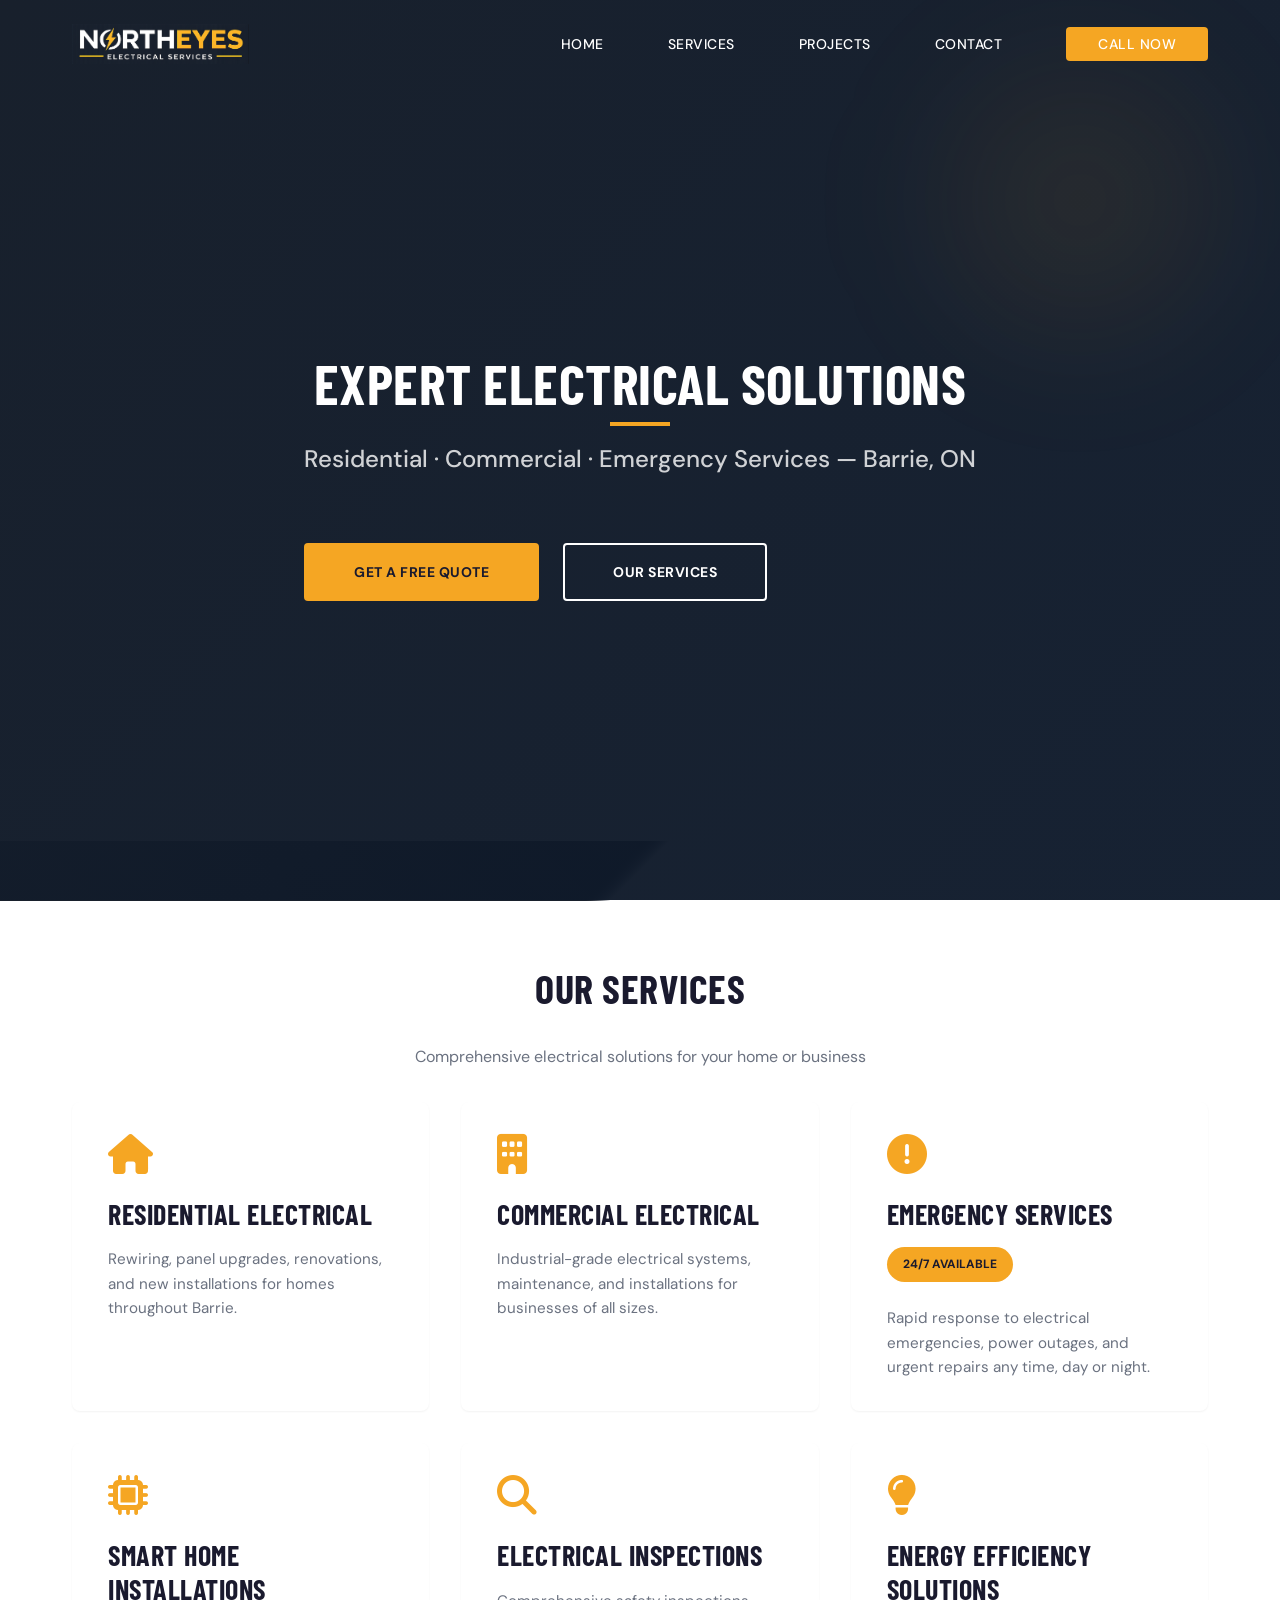
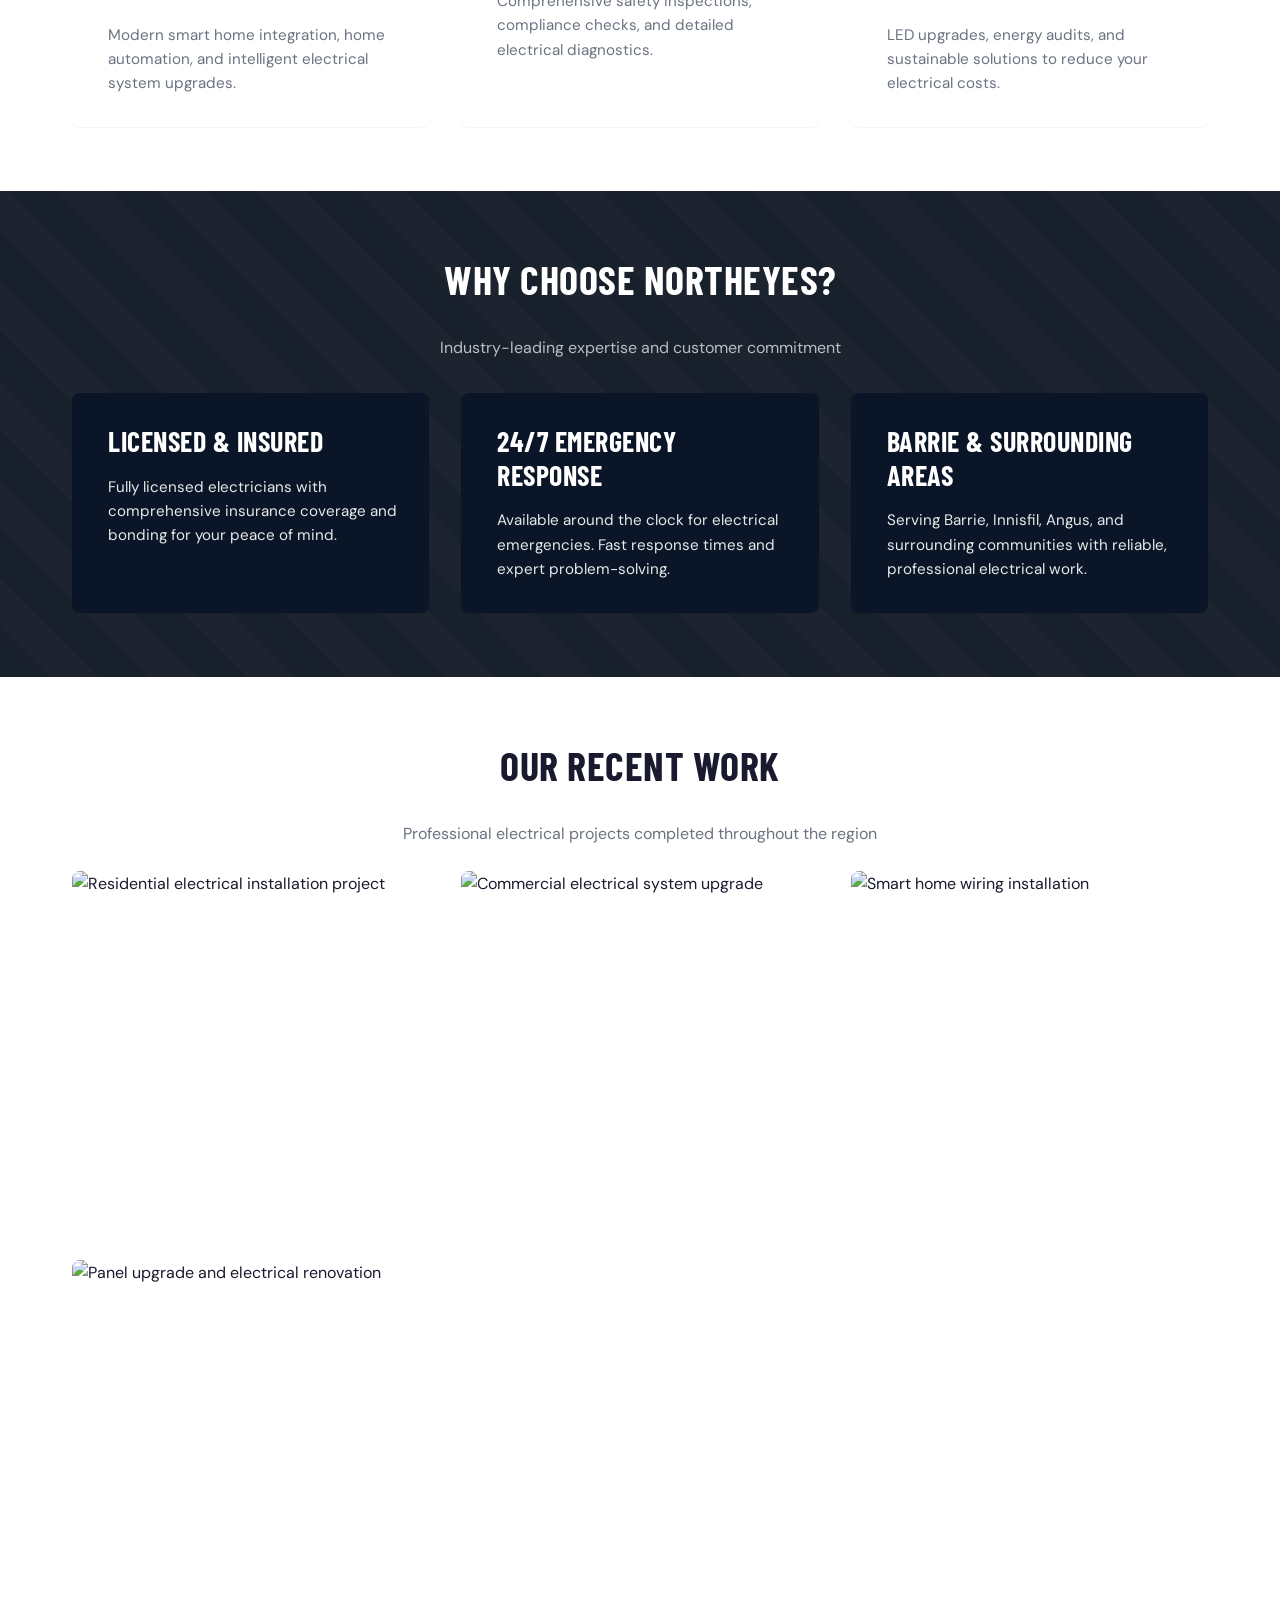
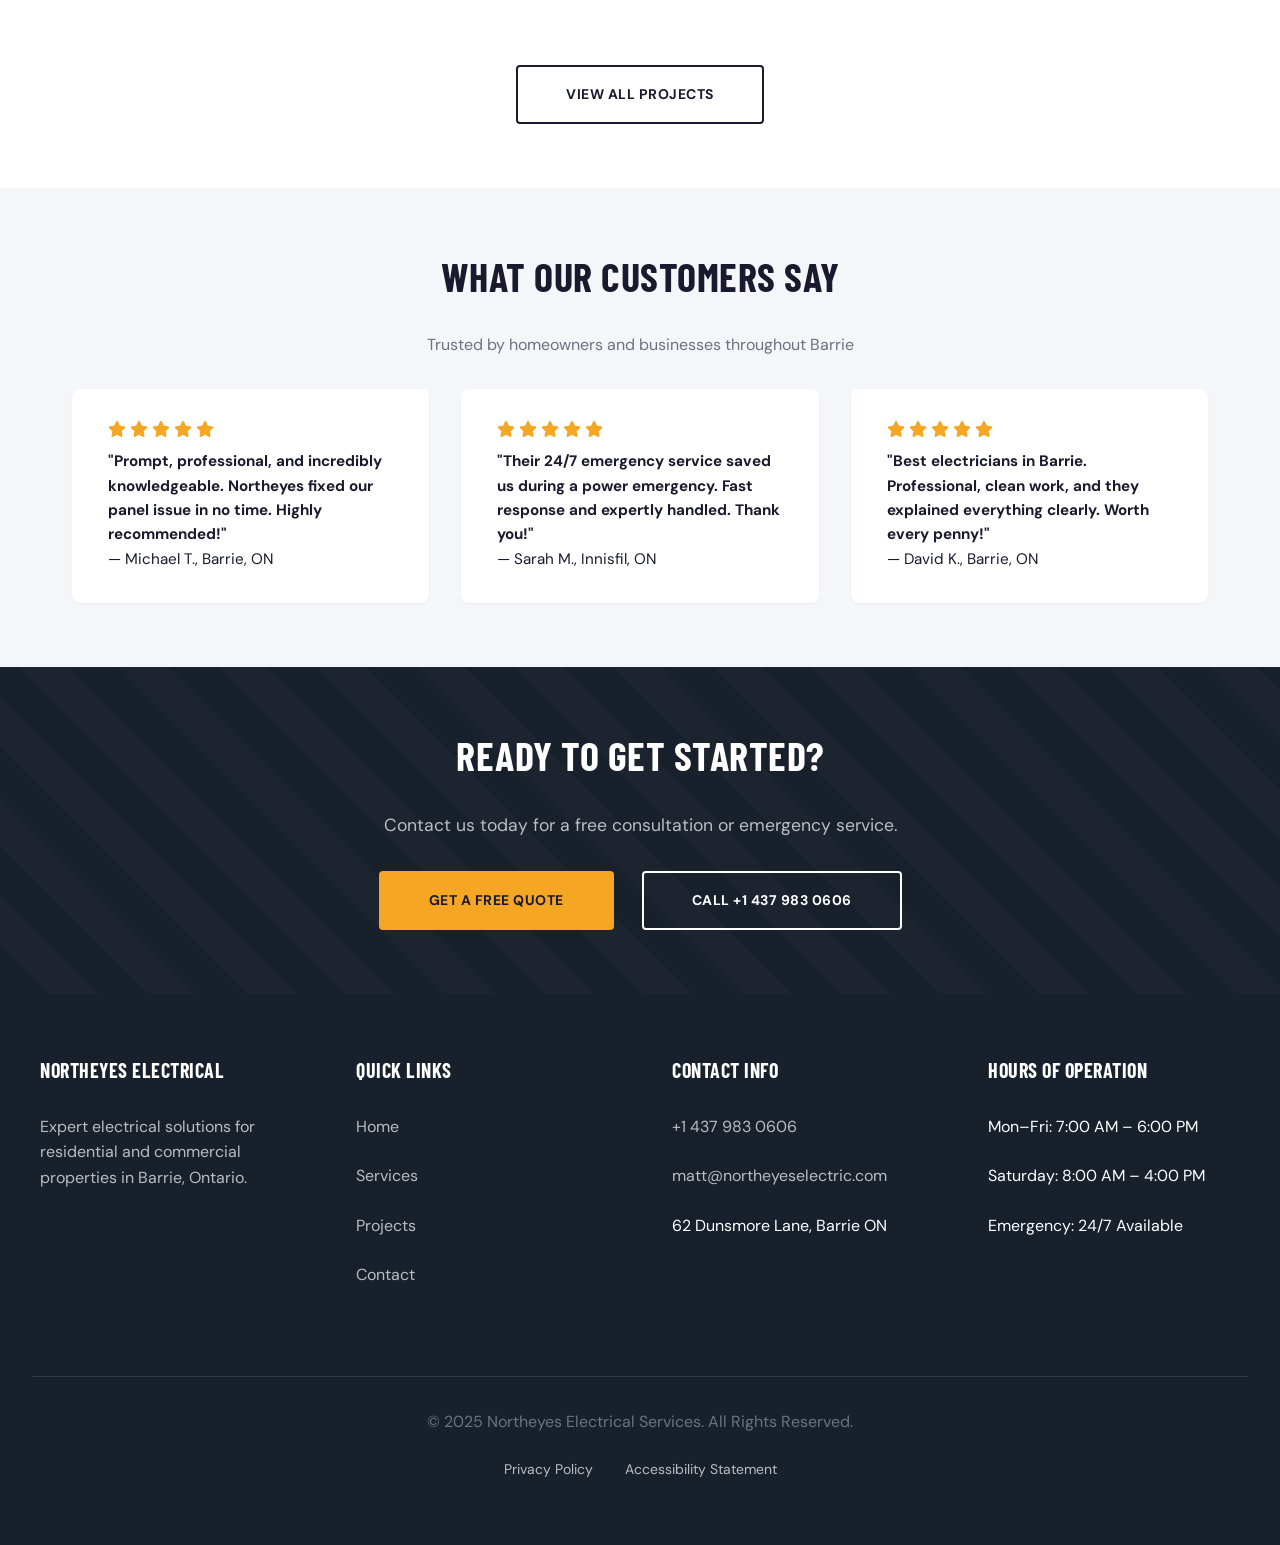
==== commit 8b73d337: "Style: Make 'Why Choose Northeyes' heading white" ====
--- a/index.html
+++ b/index.html
@@ -134,7 +134,7 @@
 <section class="section section--dark">
   <div class="container">
     <div class="text-center text-white mb-lg scroll-animate">
-      <h2>Why Choose Northeyes?</h2>
+      <h2 class="text-white">Why Choose Northeyes?</h2>
       <p>Industry-leading expertise and customer commitment</p>
     </div>
 
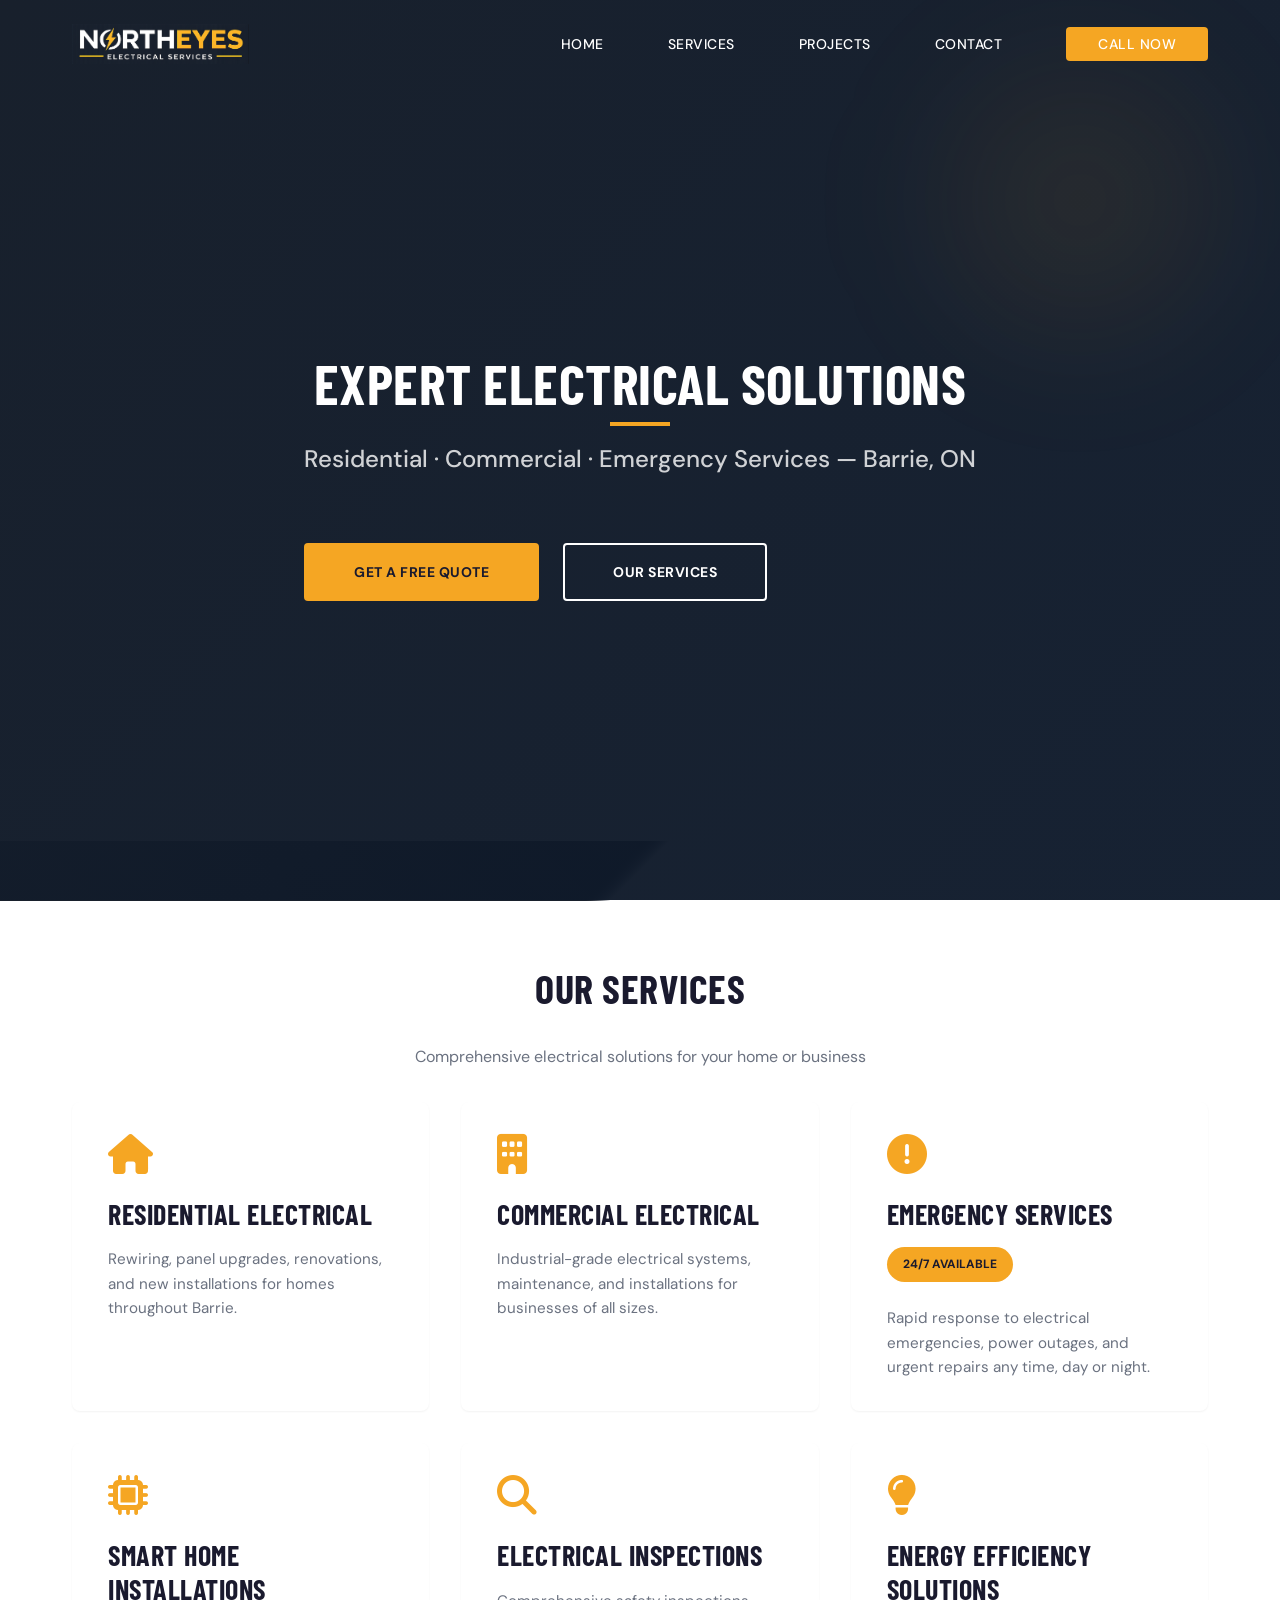
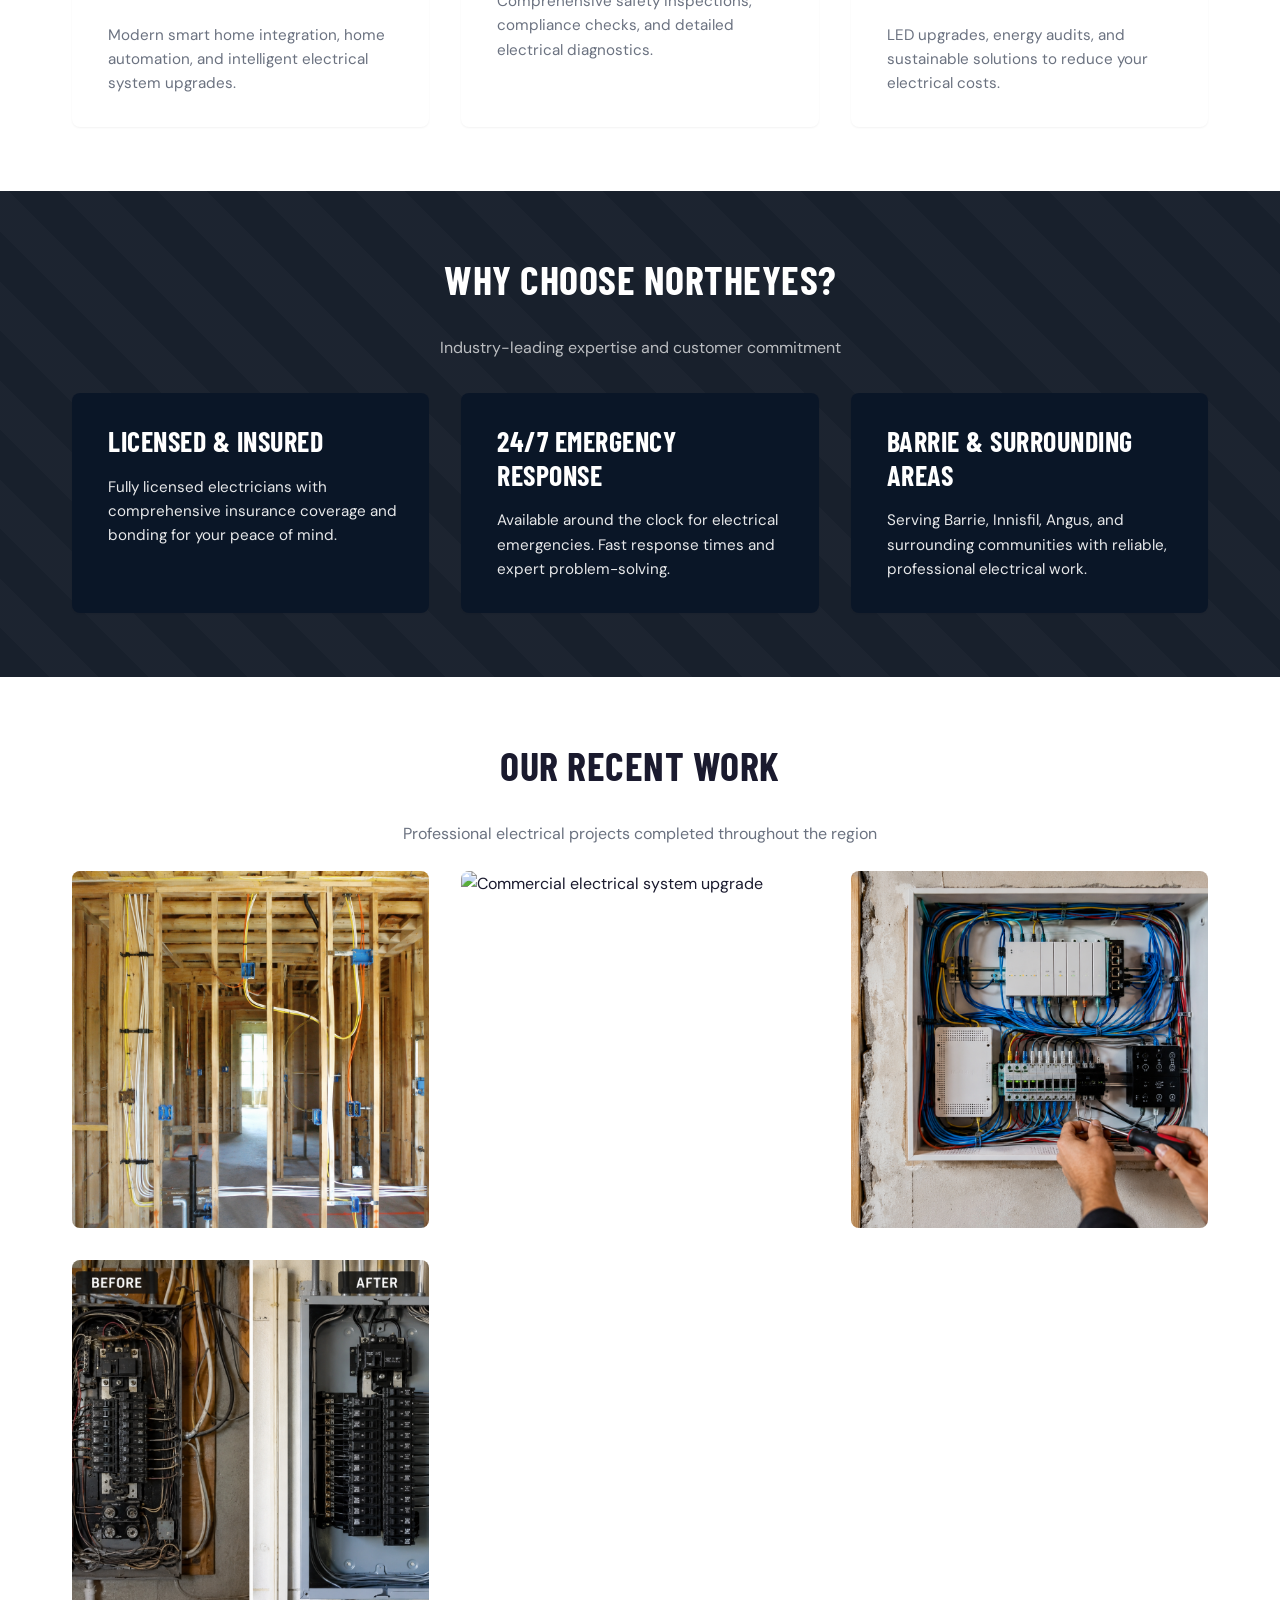
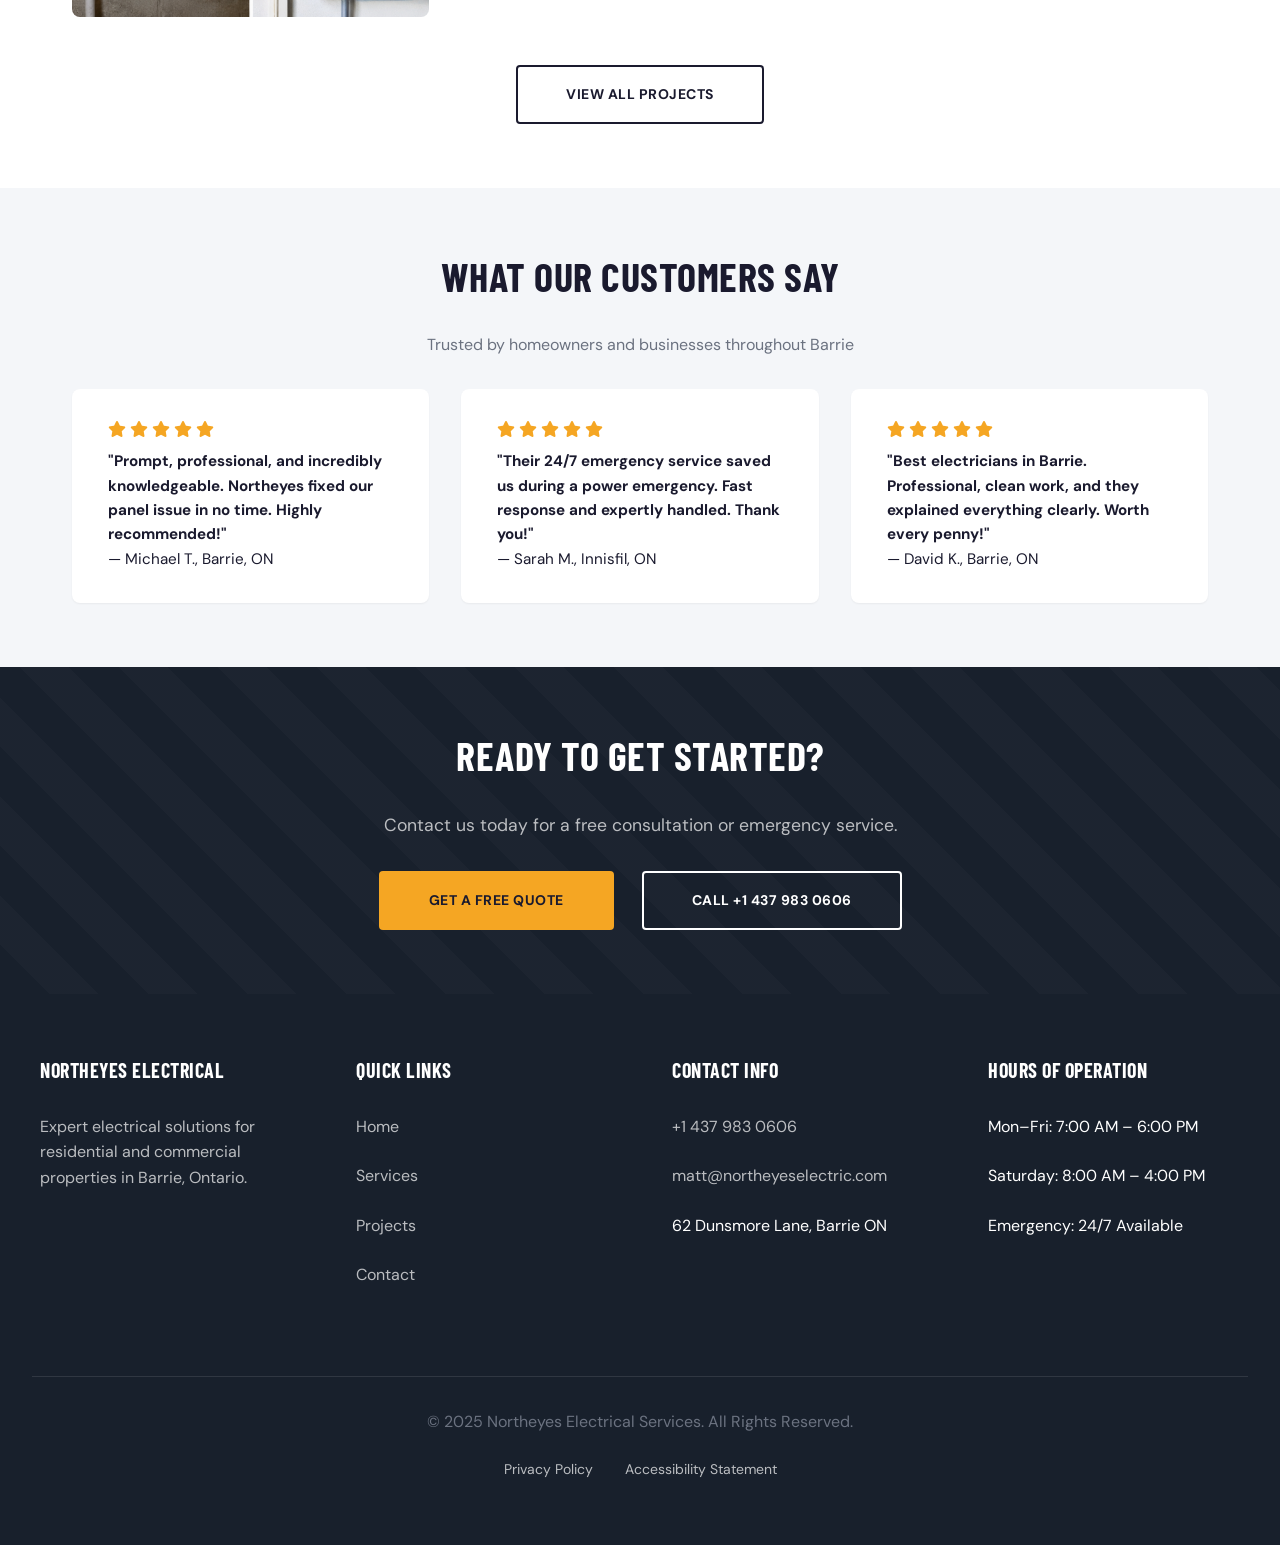
==== commit 099a8cc0: "Feat: Add lightbox modal functionality - clicking fa-plus icons now opens clicked image in modal" ====
--- a/index.html
+++ b/index.html
@@ -170,7 +170,7 @@
 
     <div class="gallery">
       <div class="gallery-item scroll-animate">
-        <img src="https://images.unsplash.com/photo-1621905167918-48416bd8575a?w=600&h=600&fit=crop" alt="Residential electrical installation project">
+        <img src="./images/residential.png" alt="Residential electrical installation project">
         <div class="gallery-overlay">
           <span class="gallery-overlay-icon"><i class="fas fa-plus"></i></span>
         </div>
@@ -182,13 +182,13 @@
         </div>
       </div>
       <div class="gallery-item scroll-animate">
-        <img src="https://images.unsplash.com/photo-1633356122544-f134324ef6db?w=600&h=600&fit=crop" alt="Smart home wiring installation">
+        <img src="./images/smarthome.png" alt="Smart home wiring installation">
         <div class="gallery-overlay">
           <span class="gallery-overlay-icon"><i class="fas fa-plus"></i></span>
         </div>
       </div>
       <div class="gallery-item scroll-animate">
-        <img src="https://images.unsplash.com/photo-1514320291840-2e0a9bf2a9ae?w=600&h=600&fit=crop" alt="Panel upgrade and electrical renovation">
+        <img src="./images/panelupgrade.png" alt="Panel upgrade and electrical renovation">
         <div class="gallery-overlay">
           <span class="gallery-overlay-icon"><i class="fas fa-plus"></i></span>
         </div>
@@ -317,6 +317,17 @@
 </footer>
 
 <!-- ===============================================
+     LIGHTBOX MODAL
+     =============================================== -->
+
+<div id="lightbox" class="lightbox">
+  <div class="lightbox-content">
+    <img id="lightboxImage" class="lightbox-image" src="" alt="">
+    <button class="lightbox-close">&times;</button>
+  </div>
+</div>
+
+<!-- ===============================================
      SCRIPTS
      =============================================== -->
 
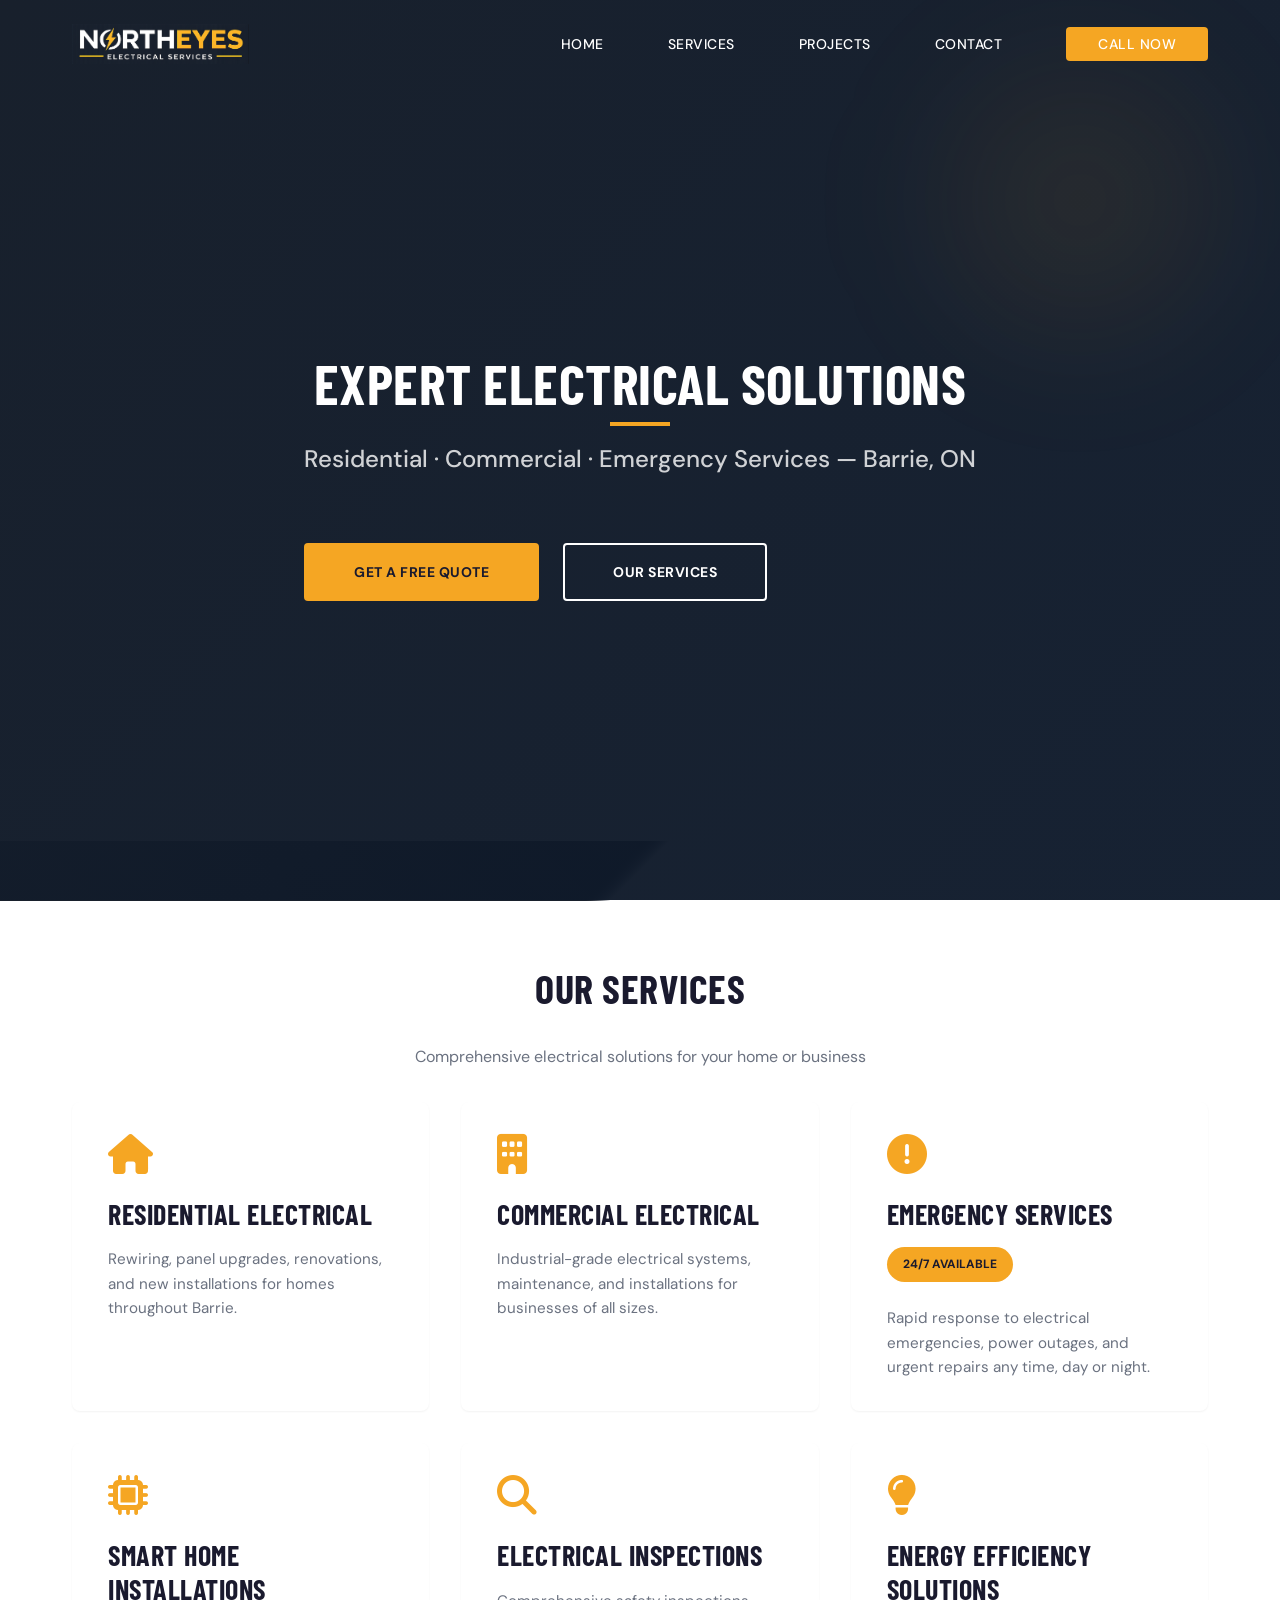
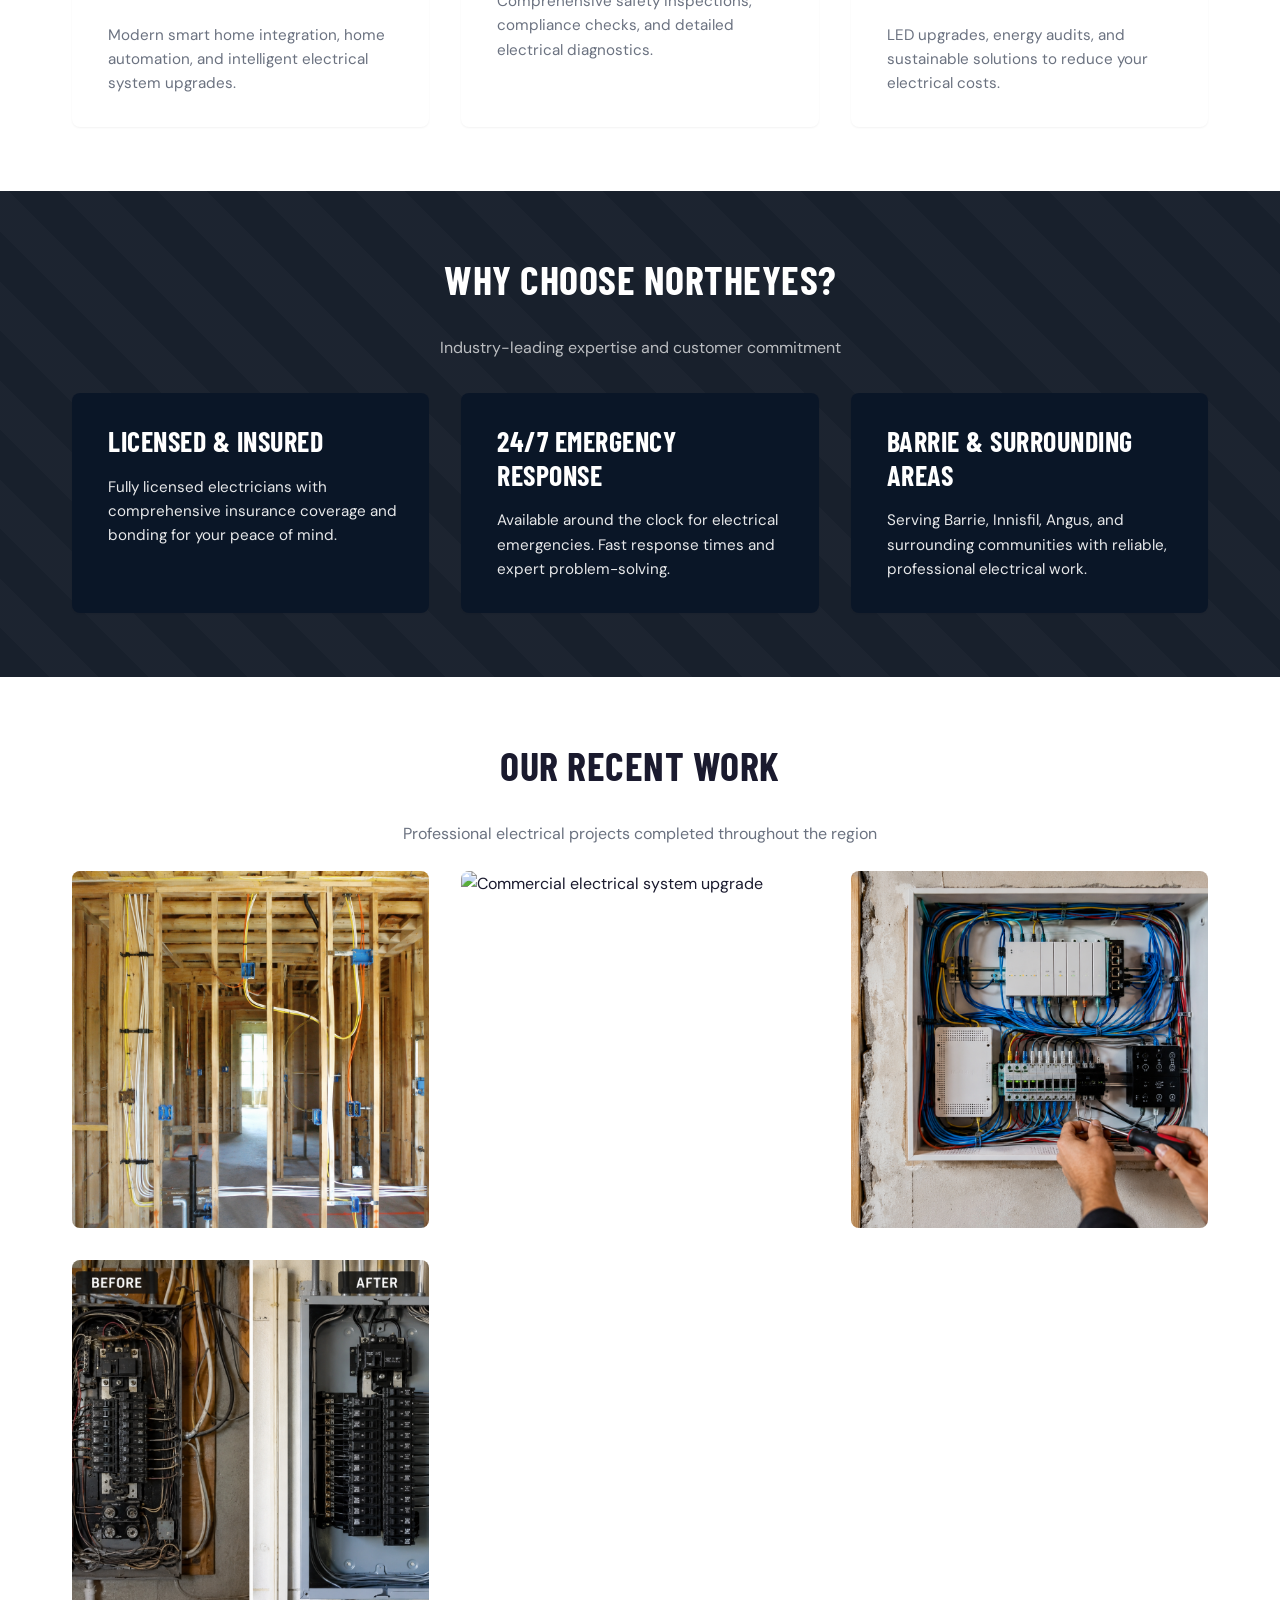
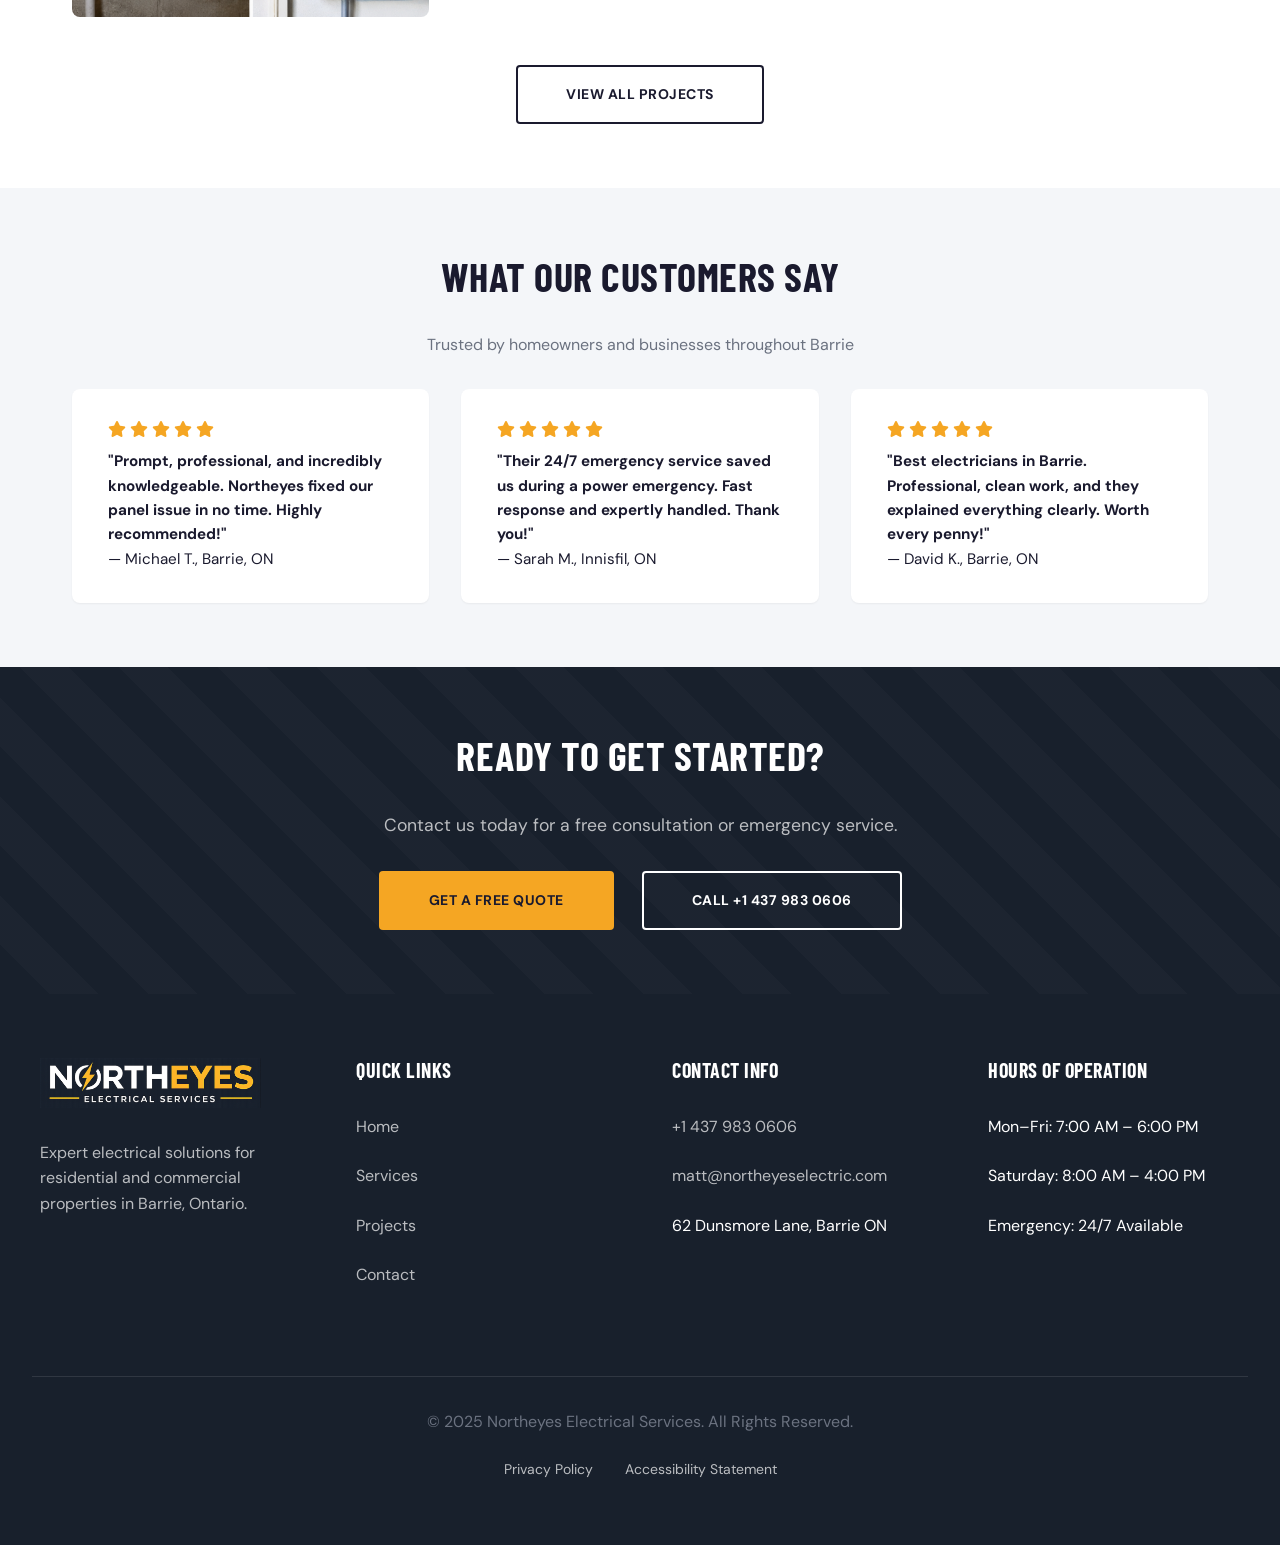
==== commit caeca317: "images" ====
--- a/index.html
+++ b/index.html
@@ -274,7 +274,7 @@
 <footer>
   <div class="footer-content">
     <div class="footer-section">
-      <h4>Northeyes Electrical</h4>
+      <a href="index.html"><img src="images/logo.png" alt="Northeyes Electrical Services Logo" class="footer-logo"></a>
       <p class="footer-tagline">Expert electrical solutions for residential and commercial properties in Barrie, Ontario.</p>
     </div>
 
--- a/css/style.css
+++ b/css/style.css
@@ -912,6 +912,13 @@
     margin-bottom: var(--spacing-lg);
 }
 
+.footer-logo {
+    height: 50px;
+    width: auto;
+    display: block;
+    margin-bottom: var(--spacing-lg);
+}
+
 .footer-section ul {
     list-style: none;
 }
